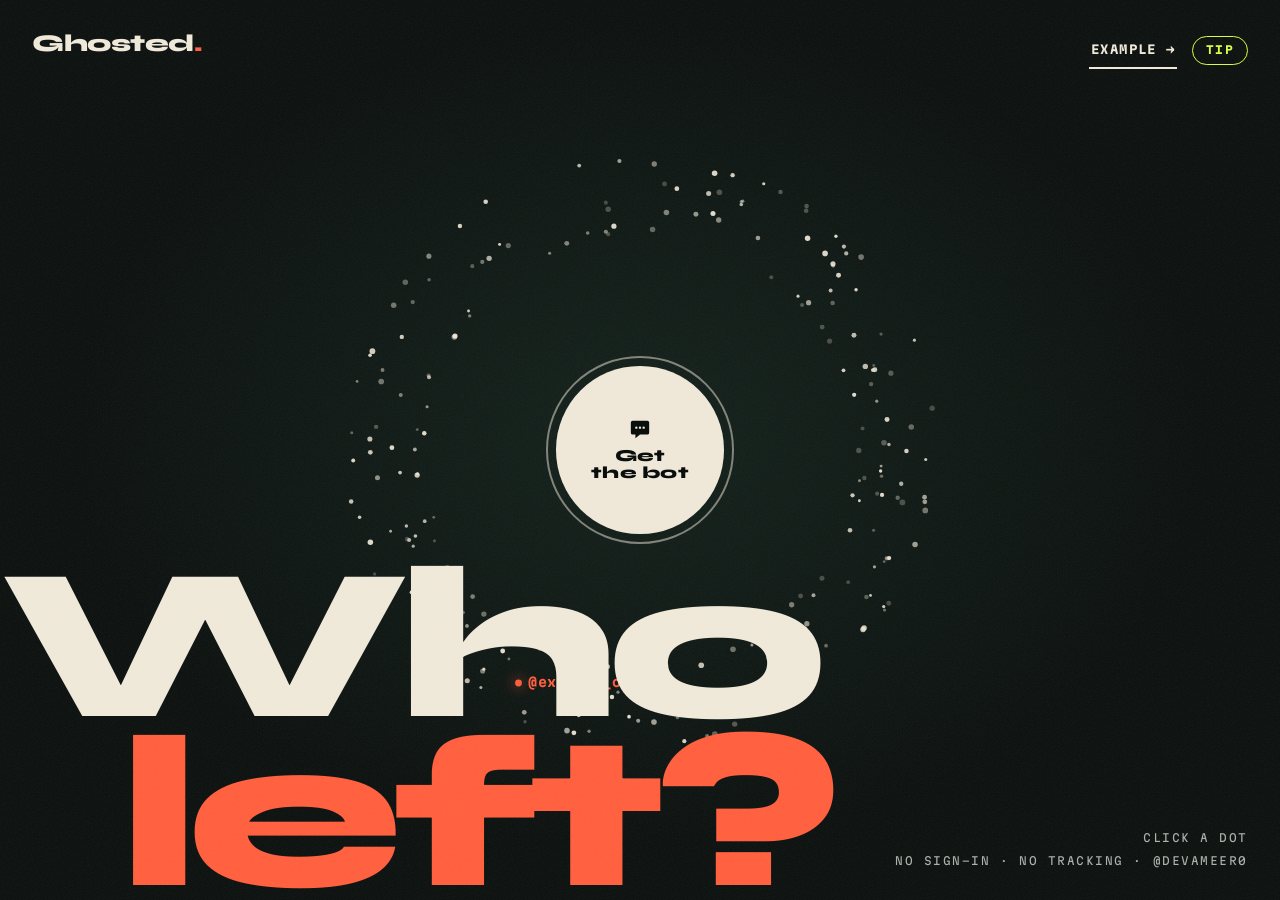
==== index.html @ 2865e3b8 "Ghosted: public site" ====
<!doctype html>
<html lang="en">
<head>
<meta charset="utf-8">
<meta name="viewport" content="width=device-width,initial-scale=1">
<title>Ghosted — Who left?</title>
<meta name="description" content="Get alerts when someone unfollows you on X. Runs in a chat bot.">
<meta name="theme-color" content="#0a0f0d">
<link rel="preconnect" href="https://fonts.googleapis.com">
<link rel="preconnect" href="https://fonts.gstatic.com" crossorigin>
<link href="https://fonts.googleapis.com/css2?family=Martian+Mono:wght@400;700&family=Syne:wght@600;800&display=swap" rel="stylesheet">
<link rel="icon" href="data:image/svg+xml,%3Csvg xmlns=%27http://www.w3.org/2000/svg%27 viewBox=%270 0 10 10%27%3E%3Ccircle cx=%275%27 cy=%275%27 r=%273%27 fill=%27%23ff5d3b%27/%3E%3C/svg%3E">
<link rel="stylesheet" href="style.css">
<script src="boot.js"></script>
</head>
<body data-page="home">
<a class="skip" href="#bot">Skip to bot link</a>
<canvas id="sky" aria-hidden="true"></canvas>
<div class="stage">
  <header class="c tl"><a class="mark" href="./" aria-label="Ghosted home">Ghosted<i>.</i></a></header>
  <nav class="c tr navrow" aria-label="Pages"><a class="go" href="demo.html">Example →</a><a class="tip" data-tip href="#">Tip</a></nav>

  <main>
    <h1 class="c bl headline"><span>Who</span><span>left?</span></h1>
    <a class="core" id="bot" data-bot href="#">
      <svg viewBox="0 0 24 24" aria-hidden="true" focusable="false"><path fill="currentColor" d="M4 3h16a2 2 0 0 1 2 2v11a2 2 0 0 1-2 2h-8l-5 4v-4H4a2 2 0 0 1-2-2V5a2 2 0 0 1 2-2Zm4 6.2a1.3 1.3 0 1 0 0 2.6 1.3 1.3 0 0 0 0-2.6Zm4 0a1.3 1.3 0 1 0 0 2.6 1.3 1.3 0 0 0 0-2.6Zm4 0a1.3 1.3 0 1 0 0 2.6 1.3 1.3 0 0 0 0-2.6Z"/></svg>
      <span class="lbl">Get<br>the bot</span>
    </a>
  </main>

  <footer class="c br foot">
    <span class="tiny">Click a dot</span>
    <span class="tiny">No sign-in · No tracking · <a href="https://x.com/devameer0">@devameer0</a></span>
  </footer>
</div>
<noscript><p class="nojs">Get the bot: enable JavaScript for the link.</p></noscript>
<div class="cur" aria-hidden="true"></div>
<script src="config.js"></script>
<script src="app.js"></script>
</body>
</html>
---- style.css ----
/* GHOSTED v2 — the orbit. Dark room, one ring, people falling out of it. */
:root{
  --void:#0a0f0d;
  --bone:#efe8d8;
  --dim:#a9b0aa;      /* secondary text, 8:1 on --void */
  --gone:#ff5d3b;     /* people who left */
  --new:#d4ff3f;      /* people who joined */
  --display:"Syne","Arial Black",Impact,sans-serif;
  --mono:"Martian Mono",ui-monospace,Menlo,Consolas,monospace;
  --m:clamp(14px,3vw,32px);
}
*,*::before,*::after{box-sizing:border-box}
html,body{height:100%;margin:0}
html{-webkit-text-size-adjust:100%}
body{background:var(--void);color:var(--bone);font-family:var(--mono);font-size:12px;line-height:1.3;letter-spacing:.02em;overflow:hidden;
  background-image:radial-gradient(ellipse at 50% 48%,#12201a 0,transparent 62%)}
a{color:inherit;text-decoration:none}
:focus-visible{outline:3px solid var(--new);outline-offset:4px;border-radius:4px}
.vh{position:absolute;width:1px;height:1px;overflow:hidden;clip:rect(0 0 0 0);white-space:nowrap}
.skip{position:fixed;left:8px;top:-60px;z-index:50;background:var(--new);color:var(--void);padding:.6rem .9rem;font-weight:700}
.skip:focus{top:8px}

#sky{position:fixed;inset:0;width:100%;height:100%;display:block}
.stage{position:fixed;inset:0;pointer-events:none}
.stage a,.stage button{pointer-events:auto}

/* grain, so the black isn't flat */
.stage::after{content:"";position:absolute;inset:0;opacity:.07;mix-blend-mode:screen;pointer-events:none;
  background-image:url("data:image/svg+xml;utf8,<svg xmlns='http://www.w3.org/2000/svg' width='160' height='160'><filter id='n'><feTurbulence type='fractalNoise' baseFrequency='.8' numOctaves='2' stitchTiles='stitch'/></filter><rect width='100%' height='100%' filter='url(%23n)'/></svg>")}

/* corners */
.c{position:absolute;margin:var(--m)}
.tl{top:0;left:0}.tr{top:0;right:0;text-align:right}.bl{bottom:0;left:0}.br{bottom:0;right:0;text-align:right}
.mark{font:800 clamp(1.1rem,2.2vw,1.5rem)/1 var(--display);letter-spacing:-.02em;display:inline-block}
.mark i{color:var(--gone);font-style:normal}
.go{display:inline-block;padding:.6rem .1rem;border-bottom:2px solid var(--bone);font-weight:700;text-transform:uppercase;letter-spacing:.12em}
.go:hover{color:var(--void);background:var(--bone);padding-inline:.5rem}
.tiny{color:var(--dim);text-transform:uppercase;letter-spacing:.14em;font-size:11px}

/* ---- landing ---- */
.headline{font:800 clamp(4.2rem,17vw,15rem)/.78 var(--display);letter-spacing:-.05em;margin:0;text-transform:none}
.headline span{display:block}
.headline span:nth-child(2){color:var(--gone);padding-left:.55em}
.foot{display:grid;gap:.5rem;justify-items:end}
.core{position:absolute;left:var(--cx,50%);top:var(--cy,46%);width:var(--core,150px);height:var(--core,150px);margin:calc(var(--core,150px)/-2) 0 0 calc(var(--core,150px)/-2);
  border-radius:50%;border:0;background:var(--bone);color:var(--void);font:800 1.05rem/1.05 var(--display);display:grid;place-content:center;justify-items:center;gap:.4rem;text-align:center;cursor:pointer;
  transition:transform .25s cubic-bezier(.3,1.6,.5,1),background .2s;z-index:3}
.core svg{width:22px;height:22px}
.core:hover{background:var(--gone);transform:scale(1.12)}
.core::before{content:"";position:absolute;inset:-10px;border-radius:50%;border:2px solid var(--bone);opacity:.5;animation:ping 2.8s ease-out infinite;pointer-events:none}
@keyframes ping{from{transform:scale(.9);opacity:.6}to{transform:scale(1.45);opacity:0}}

/* ---- dashboard ---- */
.stat{display:grid;gap:.15rem}
.big{font:800 clamp(6rem,22vw,15rem)/.75 var(--display);letter-spacing:-.06em;color:var(--gone);margin:.1em 0 .05em -.04em}
.plus{font:800 clamp(2rem,5vw,3.4rem)/1 var(--display);color:var(--new);letter-spacing:-.03em}
.tag{display:inline-block;border:2px dashed var(--bone);padding:.35rem .6rem;font-weight:700;text-transform:uppercase;letter-spacing:.16em;transform:rotate(3deg);margin-bottom:.8rem}
.live{display:inline-flex;align-items:center;gap:.5rem;font-weight:700}
.live::before{content:"";width:8px;height:8px;border-radius:50%;background:var(--new);box-shadow:0 0 10px var(--new);animation:blink 2s ease-in-out infinite}
@keyframes blink{50%{opacity:.25}}

.timer{position:absolute;left:var(--cx,50%);top:var(--cy,50%);width:var(--core,170px);height:var(--core,170px);margin:calc(var(--core,170px)/-2) 0 0 calc(var(--core,170px)/-2);display:grid;place-content:center;text-align:center;z-index:2}
.timer svg{position:absolute;inset:0;width:100%;height:100%;transform:rotate(-90deg)}
.timer circle{fill:none;stroke-width:5}
.timer .tr0{stroke:#24302b}
.timer .tr1{stroke:var(--new);stroke-linecap:round;transition:stroke-dashoffset 1s linear}
.clock{font:700 clamp(1.35rem,2.6vw,2rem)/1.2 var(--mono);font-variant-numeric:tabular-nums;letter-spacing:-.02em}

.ringtext{position:absolute;left:var(--cx,50%);top:var(--cy,50%);transform:translate(-50%,-50%);pointer-events:none;overflow:visible}
.ringtext text{font:700 12px var(--mono);fill:var(--dim);letter-spacing:.1em}
.ringtext g{transform-box:fill-box;transform-origin:center;animation:spin 180s linear infinite}
@keyframes spin{to{transform:rotate(360deg)}}

.ghosts{list-style:none;margin:0;padding:0}
.ghosts li{position:absolute;left:0;top:0;will-change:transform;z-index:4}
.ghost{display:flex;align-items:center;gap:.55rem;padding:.55rem .7rem .55rem .45rem;margin:-.55rem 0 0 -.45rem;border-radius:99px;background:rgba(10,15,13,.82);font-weight:700;font-size:clamp(12px,1.6vw,15px);color:var(--bone);white-space:nowrap;transition:background .2s,color .2s}
.ghost i{width:14px;height:14px;border-radius:50%;background:var(--gone);box-shadow:0 0 18px 2px var(--gone);flex:none;transition:transform .25s cubic-bezier(.3,1.8,.5,1)}
.ghost time{color:var(--dim);font-weight:400;font-size:11px}
.ghost:hover,.ghost:focus-visible{background:var(--gone);color:var(--void)}
.ghost:hover i,.ghost:focus-visible i{transform:scale(1.5);background:var(--void);box-shadow:none}
.ghost:hover time,.ghost:focus-visible time{color:var(--void)}
.ghost::after{content:"↗";margin-left:-.2rem;opacity:0;width:0;transition:opacity .2s}
.ghost:hover::after,.ghost:focus-visible::after{opacity:1;width:auto}

.hist{display:grid;gap:.4rem;justify-items:end}
.hist svg{width:clamp(120px,16vw,170px);height:auto;overflow:visible}
.hist text{font:400 9px var(--mono);fill:var(--dim)}

/* no-JS / fallback: a plain readable column */
html:not(.js) .ghosts{position:absolute;left:var(--m);top:46%;display:grid;gap:.4rem}
html:not(.js) .ghosts li{position:static}
html:not(.js) .ghost{margin:0}

/* custom cursor */
.cur{position:fixed;left:0;top:0;width:30px;height:30px;margin:-15px 0 0 -15px;border:2px solid var(--bone);border-radius:50%;pointer-events:none;z-index:99;opacity:0;mix-blend-mode:difference;transition:width .2s,height .2s,margin .2s,background .2s,opacity .3s}
.cur.on{opacity:1}
.cur.big{width:56px;height:56px;margin:-28px 0 0 -28px;background:rgba(239,232,216,.25)}
html.has-cursor,html.has-cursor a,html.has-cursor button{cursor:none}

@media (max-width:640px){
  body{font-size:11px}
  .foot{justify-items:start}
  .headline{margin-bottom:5.4rem}
  .bl.headline{bottom:0}
  .tr .tag{margin-bottom:.4rem}
}
@media (max-height:520px){.big{font-size:5rem}}
@media (prefers-reduced-motion:reduce){
  *,*::before,*::after{animation:none!important;transition:none!important}
}
@media (max-width:640px){.c.br.foot{right:auto;left:0;text-align:left}}

/* app additions */
a.core{text-decoration:none}
.tag[hidden]{display:none}

/* ---- static site additions ---- */
.tiny.first{margin-top:1.2rem}
.stat.end{justify-items:end}
.nojs{position:fixed;left:50%;bottom:30%;transform:translateX(-50%);margin:0;background:var(--bone);color:var(--void);padding:.6rem .9rem;font-weight:700;z-index:60}
.bottom{position:absolute;left:var(--m);right:var(--m);bottom:var(--m);display:grid;grid-template-columns:1fr auto 1fr;align-items:end;gap:1rem 1.5rem}
.status{display:grid;gap:.45rem;justify-items:start}
.rule{font-weight:700;color:var(--bone);border-left:3px solid var(--gone);padding-left:.55rem}
.steps{list-style:none;margin:0;padding:0;display:flex;gap:.4rem;align-items:center}
.steps li{display:flex;align-items:center;gap:.5rem;padding:.55rem .8rem .55rem .55rem;border:1.5px solid #3a463f;border-radius:99px;font-weight:700;text-transform:uppercase;letter-spacing:.08em;font-size:11px;white-space:nowrap}
.steps li+li::before{content:none}
.steps b{display:grid;place-content:center;width:20px;height:20px;border-radius:50%;background:var(--new);color:var(--void);font-size:11px}
.cta{justify-self:end;display:inline-block;padding:.85rem 1.3rem;border-radius:99px;background:var(--bone);color:var(--void);font:800 1rem/1 var(--display);transition:background .2s,transform .25s cubic-bezier(.3,1.6,.5,1)}
.cta:hover,.cta:focus-visible{background:var(--gone);transform:scale(1.06)}
@media (max-width:900px){
  .bottom{grid-template-columns:1fr auto}
  .steps{grid-column:1/-1;grid-row:1;justify-self:start}
  .status{grid-row:2}
  .cta{grid-row:2;align-self:end}
}
@media (max-width:640px){
  body[data-page="demo"] .big{font-size:5.6rem}
  .steps{gap:.3rem;width:100%}
  .steps li{flex:1 1 0;justify-content:center;padding:.5rem .35rem;font-size:10px;letter-spacing:.04em;gap:.3rem}
  .steps b{width:17px;height:17px;font-size:10px;flex:none}
}

.navrow{display:flex;gap:.9rem;align-items:center}
.tip{display:inline-block;padding:.4rem .8rem;border:1.5px solid var(--new);border-radius:99px;color:var(--new);font-weight:700;text-transform:uppercase;letter-spacing:.14em;font-size:11px;margin-top:.5rem;transition:background .2s,color .2s}
.navrow .tip{margin-top:0}
.tip:hover,.tip:focus-visible{background:var(--new);color:var(--void)}
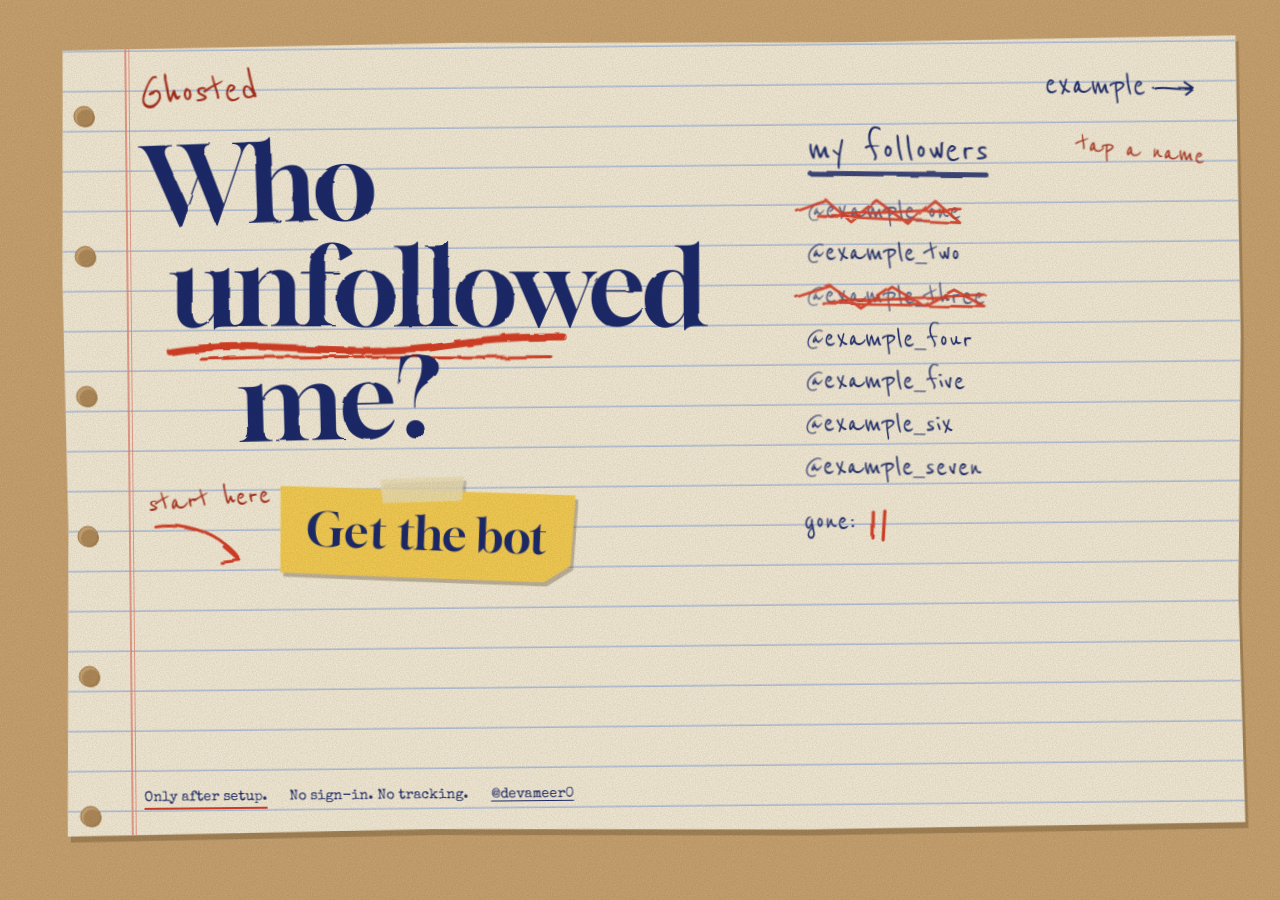
==== commit b3b50222: "Remake: notebook design, Who unfollowed me?" ====
--- a/index.html
+++ b/index.html
@@ -3,38 +3,61 @@
 <head>
 <meta charset="utf-8">
 <meta name="viewport" content="width=device-width,initial-scale=1">
-<title>Ghosted — Who left?</title>
-<meta name="description" content="Get alerts when someone unfollows you on X. Runs in a chat bot.">
-<meta name="theme-color" content="#0a0f0d">
+<title>Ghosted — Who unfollowed me?</title>
+<meta name="description" content="Who unfollowed me? Get an alert when someone unfollows you on X. It runs in a chat bot.">
+<meta name="theme-color" content="#c9a574">
 <link rel="preconnect" href="https://fonts.googleapis.com">
 <link rel="preconnect" href="https://fonts.gstatic.com" crossorigin>
-<link href="https://fonts.googleapis.com/css2?family=Martian+Mono:wght@400;700&family=Syne:wght@600;800&display=swap" rel="stylesheet">
-<link rel="icon" href="data:image/svg+xml,%3Csvg xmlns=%27http://www.w3.org/2000/svg%27 viewBox=%270 0 10 10%27%3E%3Ccircle cx=%275%27 cy=%275%27 r=%273%27 fill=%27%23ff5d3b%27/%3E%3C/svg%3E">
+<link href="https://fonts.googleapis.com/css2?family=Gloock&family=Reenie+Beanie&family=Special+Elite&display=swap" rel="stylesheet">
+<link rel="icon" href="data:image/svg+xml,%3Csvg xmlns=%27http://www.w3.org/2000/svg%27 viewBox=%270 0 32 32%27%3E%3Crect width=%2732%27 height=%2732%27 fill=%27%23f4eedd%27/%3E%3Cpath d=%27M5 6 L27 26 M26 5 L7 27%27 stroke=%27%23d63f27%27 stroke-width=%274%27 stroke-linecap=%27round%27/%3E%3C/svg%3E">
 <link rel="stylesheet" href="style.css">
 <script src="boot.js"></script>
 </head>
 <body data-page="home">
 <a class="skip" href="#bot">Skip to bot link</a>
-<canvas id="sky" aria-hidden="true"></canvas>
-<div class="stage">
-  <header class="c tl"><a class="mark" href="./" aria-label="Ghosted home">Ghosted<i>.</i></a></header>
-  <nav class="c tr navrow" aria-label="Pages"><a class="go" href="demo.html">Example →</a><a class="tip" data-tip href="#">Tip</a></nav>
-
-  <main>
-    <h1 class="c bl headline"><span>Who</span><span>left?</span></h1>
-    <a class="core" id="bot" data-bot href="#">
-      <svg viewBox="0 0 24 24" aria-hidden="true" focusable="false"><path fill="currentColor" d="M4 3h16a2 2 0 0 1 2 2v11a2 2 0 0 1-2 2h-8l-5 4v-4H4a2 2 0 0 1-2-2V5a2 2 0 0 1 2-2Zm4 6.2a1.3 1.3 0 1 0 0 2.6 1.3 1.3 0 0 0 0-2.6Zm4 0a1.3 1.3 0 1 0 0 2.6 1.3 1.3 0 0 0 0-2.6Zm4 0a1.3 1.3 0 1 0 0 2.6 1.3 1.3 0 0 0 0-2.6Z"/></svg>
-      <span class="lbl">Get<br>the bot</span>
-    </a>
-  </main>
-
-  <footer class="c br foot">
-    <span class="tiny">Click a dot</span>
-    <span class="tiny">No sign-in · No tracking · <a href="https://x.com/devameer0">@devameer0</a></span>
+<svg class="defs" width="0" height="0" aria-hidden="true" focusable="false"><defs>
+  <filter id="wob" x="-6%" y="-25%" width="112%" height="150%"><feTurbulence type="fractalNoise" baseFrequency="0.03" numOctaves="2" seed="4" result="n"/><feDisplacementMap in="SourceGraphic" in2="n" scale="5"/></filter>
+  <filter id="ink" x="-2%" y="-5%" width="104%" height="110%"><feTurbulence type="fractalNoise" baseFrequency="0.05" numOctaves="2" seed="9" result="n"/><feDisplacementMap in="SourceGraphic" in2="n" scale="2.6"/></filter>
+</defs></svg>
+<div class="desk">
+<div class="sheetwrap"><div class="sheet">
+  <span class="holes" aria-hidden="true"></span>
+  <header class="top">
+    <a class="brand" href="./" aria-label="Ghosted home">Ghosted</a>
+    <a class="eg" href="demo.html">example <svg viewBox="0 0 60 22" aria-hidden="true" focusable="false"><path d="M3 12 C 18 8, 34 14, 54 11 M44 4 L55 11 L45 19"/></svg></a>
+  </header>
+  <div class="grid">
+    <main class="left">
+      <h1 class="q"><span>Who</span> <span class="u">unfollowed<svg class="ul" viewBox="0 0 400 30" preserveAspectRatio="none" aria-hidden="true" focusable="false"><path pathLength="1" d="M4 20 C 70 6, 130 28, 200 14 S 330 8, 396 18"/><path class="thin" pathLength="1" d="M26 27 C 120 21, 260 29, 376 22"/></svg></span> <span>me?</span></h1>
+      <div class="cta-wrap">
+        <p class="hint"><span>start here</span><svg class="arrow" viewBox="0 0 120 70" aria-hidden="true" focusable="false"><path d="M6 6 C 28 4, 74 12, 100 50"/><path d="M84 36 L101 53 L79 54"/></svg></p>
+        <span class="notew"><a class="note" id="bot" data-bot href="#">Get the bot</a></span>
+      </div>
+    </main>
+    <section class="right" aria-labelledby="lh">
+      <h2 class="hand lh" id="lh">my followers</h2>
+      <p class="hand tapme">tap a name</p>
+      <ul class="ledger">
+        <li><button class="name" type="button" data-x="1" aria-pressed="true"><span class="t">@example_one</span></button></li>
+        <li><button class="name" type="button" aria-pressed="false"><span class="t">@example_two</span></button></li>
+        <li><button class="name" type="button" data-x="1" aria-pressed="true"><span class="t">@example_three</span></button></li>
+        <li><button class="name" type="button" aria-pressed="false"><span class="t">@example_four</span></button></li>
+        <li><button class="name" type="button" aria-pressed="false"><span class="t">@example_five</span></button></li>
+        <li><button class="name" type="button" aria-pressed="false"><span class="t">@example_six</span></button></li>
+        <li><button class="name" type="button" aria-pressed="false"><span class="t">@example_seven</span></button></li>
+      </ul>
+      <p class="goneline"><span class="hand">gone:</span> <svg id="tally" class="tally" aria-hidden="true" focusable="false" height="40"></svg><span class="vh" id="tallytxt" role="status"></span></p>
+    </section>
+  </div>
+  <footer class="fine">
+    <span class="hl">Only after setup.</span>
+    <span>No sign-in. No tracking.</span>
+    <a href="https://x.com/devameer0">@devameer0</a>
+    <a class="tip" data-tip href="#" hidden>Tip</a>
   </footer>
+</div></div>
 </div>
 <noscript><p class="nojs">Get the bot: enable JavaScript for the link.</p></noscript>
-<div class="cur" aria-hidden="true"></div>
 <script src="config.js"></script>
 <script src="app.js"></script>
 </body>
--- a/style.css
+++ b/style.css
@@ -1,146 +1,161 @@
-/* GHOSTED v2 — the orbit. Dark room, one ring, people falling out of it. */
+/* GHOSTED — a notebook page on a kraft desk. Ink blue, tomato, butter yellow. Gloock + Special Elite + Reenie Beanie. */
 :root{
-  --void:#0a0f0d;
-  --bone:#efe8d8;
-  --dim:#a9b0aa;      /* secondary text, 8:1 on --void */
-  --gone:#ff5d3b;     /* people who left */
-  --new:#d4ff3f;      /* people who joined */
-  --display:"Syne","Arial Black",Impact,sans-serif;
-  --mono:"Martian Mono",ui-monospace,Menlo,Consolas,monospace;
-  --m:clamp(14px,3vw,32px);
+  --kraft:#c9a574;
+  --paper:#f4eedd;
+  --ink:#1d2b6e;
+  --tomato:#d63f27;
+  --tomato-d:#a52c18;   /* tomato for small text: 5.6:1 on paper */
+  --butter:#f5cf55;
+  --rule:#a9bde0;
+  --margin:#e48b7c;
+  --display:"Gloock",Georgia,"Times New Roman",serif;
+  --type:"Special Elite","Courier New",Courier,monospace;
+  --hand:"Reenie Beanie","Segoe Print","Bradley Hand",cursive;
 }
 *,*::before,*::after{box-sizing:border-box}
-html,body{height:100%;margin:0}
 html{-webkit-text-size-adjust:100%}
-body{background:var(--void);color:var(--bone);font-family:var(--mono);font-size:12px;line-height:1.3;letter-spacing:.02em;overflow:hidden;
-  background-image:radial-gradient(ellipse at 50% 48%,#12201a 0,transparent 62%)}
-a{color:inherit;text-decoration:none}
-:focus-visible{outline:3px solid var(--new);outline-offset:4px;border-radius:4px}
+body{margin:0;background:var(--kraft);color:var(--ink);font:400 16px/1.45 var(--type);min-height:100vh}
+a{color:inherit}
+[hidden]{display:none!important}
+.defs{position:absolute;width:0;height:0;overflow:hidden}
 .vh{position:absolute;width:1px;height:1px;overflow:hidden;clip:rect(0 0 0 0);white-space:nowrap}
-.skip{position:fixed;left:8px;top:-60px;z-index:50;background:var(--new);color:var(--void);padding:.6rem .9rem;font-weight:700}
+:focus-visible{outline:3px dashed var(--ink);outline-offset:4px;border-radius:3px}
+.skip{position:fixed;left:8px;top:-80px;z-index:50;background:var(--butter);color:var(--ink);padding:.6rem .9rem;font-weight:700;border:2px solid var(--ink)}
 .skip:focus{top:8px}
 
-#sky{position:fixed;inset:0;width:100%;height:100%;display:block}
-.stage{position:fixed;inset:0;pointer-events:none}
-.stage a,.stage button{pointer-events:auto}
+/* paper grain over everything (SVG noise, no images) */
+body::after{content:"";position:fixed;inset:0;pointer-events:none;z-index:40;opacity:.55;mix-blend-mode:multiply;
+  background-image:url("data:image/svg+xml;utf8,<svg xmlns='http://www.w3.org/2000/svg' width='240' height='240'><filter id='n'><feTurbulence type='fractalNoise' baseFrequency='.8' numOctaves='3' stitchTiles='stitch'/><feColorMatrix values='0 0 0 0 .32  0 0 0 0 .22  0 0 0 0 .1  0 0 0 .5 0'/></filter><rect width='100%' height='100%' filter='url(%23n)'/></svg>")}
 
-/* grain, so the black isn't flat */
-.stage::after{content:"";position:absolute;inset:0;opacity:.07;mix-blend-mode:screen;pointer-events:none;
-  background-image:url("data:image/svg+xml;utf8,<svg xmlns='http://www.w3.org/2000/svg' width='160' height='160'><filter id='n'><feTurbulence type='fractalNoise' baseFrequency='.8' numOctaves='2' stitchTiles='stitch'/></filter><rect width='100%' height='100%' filter='url(%23n)'/></svg>")}
+.desk{overflow-x:clip;min-height:100vh;padding:clamp(10px,3.2vw,48px) clamp(8px,3vw,48px) clamp(24px,4vw,60px)}
+.sheetwrap{max-width:1240px;margin:0 auto 0 clamp(0px,2vw,36px);transform:rotate(-.55deg);filter:drop-shadow(3px 6px 0 rgba(70,45,15,.28))}
+.sheet{position:relative;display:flex;flex-direction:column;min-height:min(calc(100vh - 110px),860px);background-color:var(--paper);padding:1.2rem clamp(1rem,3vw,2.6rem) 1.6rem clamp(3.4rem,6vw,5.4rem);
+  clip-path:polygon(.2% .5%,34% 0,67% .4%,99.8% 0,100% 38%,99.6% 71%,100% 99.6%,63% 100%,31% 99.5%,0 100%,.3% 61%,0 30%);
+  background-image:url("data:image/svg+xml;utf8,<svg xmlns='http://www.w3.org/2000/svg' width='20' height='40'><path d='M0 39.2 H20' stroke='%23a9bde0' stroke-width='1.4'/></svg>");
+  background-position:0 6px}
+.sheet::before{content:"";position:absolute;top:0;bottom:0;left:clamp(2.7rem,5vw,4.4rem);width:5px;border-left:2px solid var(--margin);border-right:1px solid var(--margin);opacity:.8}
+.holes{position:absolute;left:8px;top:0;bottom:0;width:30px;background-image:url("data:image/svg+xml;utf8,<svg xmlns='http://www.w3.org/2000/svg' width='30' height='280'><circle cx='15' cy='70' r='10' fill='%23c9a574'/><circle cx='17' cy='72' r='9' fill='%23b08c5c'/><circle cx='15' cy='70' r='10' fill='none' stroke='%23a07b4c' stroke-width='1'/><circle cx='15' cy='210' r='10' fill='%23c9a574'/><circle cx='17' cy='212' r='9' fill='%23b08c5c'/><circle cx='15' cy='210' r='10' fill='none' stroke='%23a07b4c' stroke-width='1'/></svg>");background-size:30px 280px;background-repeat:repeat-y}
 
-/* corners */
-.c{position:absolute;margin:var(--m)}
-.tl{top:0;left:0}.tr{top:0;right:0;text-align:right}.bl{bottom:0;left:0}.br{bottom:0;right:0;text-align:right}
-.mark{font:800 clamp(1.1rem,2.2vw,1.5rem)/1 var(--display);letter-spacing:-.02em;display:inline-block}
-.mark i{color:var(--gone);font-style:normal}
-.go{display:inline-block;padding:.6rem .1rem;border-bottom:2px solid var(--bone);font-weight:700;text-transform:uppercase;letter-spacing:.12em}
-.go:hover{color:var(--void);background:var(--bone);padding-inline:.5rem}
-.tiny{color:var(--dim);text-transform:uppercase;letter-spacing:.14em;font-size:11px}
+.hand{font-family:var(--hand);font-weight:400;line-height:1;margin:0}
 
-/* ---- landing ---- */
-.headline{font:800 clamp(4.2rem,17vw,15rem)/.78 var(--display);letter-spacing:-.05em;margin:0;text-transform:none}
-.headline span{display:block}
-.headline span:nth-child(2){color:var(--gone);padding-left:.55em}
-.foot{display:grid;gap:.5rem;justify-items:end}
-.core{position:absolute;left:var(--cx,50%);top:var(--cy,46%);width:var(--core,150px);height:var(--core,150px);margin:calc(var(--core,150px)/-2) 0 0 calc(var(--core,150px)/-2);
-  border-radius:50%;border:0;background:var(--bone);color:var(--void);font:800 1.05rem/1.05 var(--display);display:grid;place-content:center;justify-items:center;gap:.4rem;text-align:center;cursor:pointer;
-  transition:transform .25s cubic-bezier(.3,1.6,.5,1),background .2s;z-index:3}
-.core svg{width:22px;height:22px}
-.core:hover{background:var(--gone);transform:scale(1.12)}
-.core::before{content:"";position:absolute;inset:-10px;border-radius:50%;border:2px solid var(--bone);opacity:.5;animation:ping 2.8s ease-out infinite;pointer-events:none}
-@keyframes ping{from{transform:scale(.9);opacity:.6}to{transform:scale(1.45);opacity:0}}
+/* top row */
+.top{display:flex;justify-content:space-between;align-items:baseline;gap:1rem;min-height:2.6rem}
+.brand{font:400 3rem/1 var(--hand);color:var(--tomato-d);text-decoration:none;display:inline-block;transform:rotate(-3deg);padding:.2rem .1rem}
+.eg{font:400 2.4rem/1 var(--hand);text-decoration:none;display:inline-flex;align-items:center;gap:.3rem;padding:.4rem .2rem;transform:rotate(1.5deg)}
+.eg svg{width:46px;height:18px;fill:none;stroke:var(--ink);stroke-width:2.6;stroke-linecap:round;stroke-linejoin:round;filter:url(#wob)}
+.eg:hover,.eg:focus-visible{color:var(--tomato-d)}.eg:hover svg{stroke:var(--tomato-d)}
 
-/* ---- dashboard ---- */
-.stat{display:grid;gap:.15rem}
-.big{font:800 clamp(6rem,22vw,15rem)/.75 var(--display);letter-spacing:-.06em;color:var(--gone);margin:.1em 0 .05em -.04em}
-.plus{font:800 clamp(2rem,5vw,3.4rem)/1 var(--display);color:var(--new);letter-spacing:-.03em}
-.tag{display:inline-block;border:2px dashed var(--bone);padding:.35rem .6rem;font-weight:700;text-transform:uppercase;letter-spacing:.16em;transform:rotate(3deg);margin-bottom:.8rem}
-.live{display:inline-flex;align-items:center;gap:.5rem;font-weight:700}
-.live::before{content:"";width:8px;height:8px;border-radius:50%;background:var(--new);box-shadow:0 0 10px var(--new);animation:blink 2s ease-in-out infinite}
-@keyframes blink{50%{opacity:.25}}
+/* headline */
+.grid{display:grid;grid-template-columns:minmax(0,1.55fr) minmax(0,1fr);gap:1rem clamp(1.5rem,4vw,4rem);align-items:start;margin-top:.6rem}
+.q{margin:0;font:400 clamp(3.2rem,8.4vw,8.4rem)/.98 var(--display);letter-spacing:-.015em;color:var(--ink);filter:url(#ink)}
+.q span{display:inline-block}
+.q>span:nth-child(1){transform:rotate(-1.6deg);margin-left:.04em}
+.q>span:nth-child(2){display:block;width:max-content;max-width:100%;position:relative;transform:rotate(.5deg);margin-left:.28em;padding-bottom:.06em}
+.q>span:nth-child(3){display:block;width:max-content;transform:rotate(-1deg);margin-left:.9em}
+.q .ul{position:absolute;left:-1%;bottom:-.16em;width:104%;height:.3em;overflow:visible;filter:url(#wob)}
+.q .ul path{fill:none;stroke:var(--tomato);stroke-width:7;stroke-linecap:round;stroke-dasharray:1;stroke-dashoffset:0;vector-effect:non-scaling-stroke;animation:draw .9s .3s cubic-bezier(.5,0,.2,1) backwards}
+.q .ul .thin{stroke-width:3;animation-delay:.9s}
+@keyframes draw{from{stroke-dashoffset:1}}
+.q-s{font-size:clamp(2.6rem,5.2vw,4.6rem)}
 
-.timer{position:absolute;left:var(--cx,50%);top:var(--cy,50%);width:var(--core,170px);height:var(--core,170px);margin:calc(var(--core,170px)/-2) 0 0 calc(var(--core,170px)/-2);display:grid;place-content:center;text-align:center;z-index:2}
-.timer svg{position:absolute;inset:0;width:100%;height:100%;transform:rotate(-90deg)}
-.timer circle{fill:none;stroke-width:5}
-.timer .tr0{stroke:#24302b}
-.timer .tr1{stroke:var(--new);stroke-linecap:round;transition:stroke-dashoffset 1s linear}
-.clock{font:700 clamp(1.35rem,2.6vw,2rem)/1.2 var(--mono);font-variant-numeric:tabular-nums;letter-spacing:-.02em}
+/* the sticky note you click */
+.cta-wrap{display:flex;align-items:flex-end;gap:.4rem;margin:1.8rem 0 .6rem .5rem}
+.hint{margin:0 0 .2rem;display:grid;justify-items:start;transform:rotate(-4deg)}
+.hint span{font:400 2.2rem/1 var(--hand);color:var(--tomato-d);white-space:nowrap}
+.arrow{width:104px;height:61px;fill:none;stroke:var(--tomato);stroke-width:3.4;stroke-linecap:round;stroke-linejoin:round;filter:url(#wob);transform-origin:8% 8%;animation:wig 2.2s ease-in-out infinite}
+@keyframes wig{0%,100%{transform:rotate(-3deg) translate(0,0)}50%{transform:rotate(4deg) translate(9px,5px)}}
+.notew{position:relative;display:inline-block;filter:drop-shadow(3px 4px 0 rgba(70,45,15,.3));transform:rotate(2.6deg);transition:transform .25s cubic-bezier(.3,1.5,.5,1)}
+.notew::before{content:"";position:absolute;left:34%;top:-13px;width:84px;height:26px;background:rgba(236,226,186,.82);transform:rotate(-5deg);z-index:2;pointer-events:none;
+  clip-path:polygon(0 8%,4% 0,100% 6%,96% 100%,2% 92%)}
+.note{display:block;background:var(--butter);color:var(--ink);text-decoration:none;font:400 clamp(1.9rem,3.6vw,2.9rem)/1 var(--display);padding:1.25rem 1.7rem 1.4rem;
+  clip-path:polygon(0 1%,100% 0,99% 80%,90% 100%,1% 99%);white-space:nowrap}
+.notew:hover,.notew:focus-within{transform:rotate(-1deg) translateY(-4px)}
+.note:hover{background:#f8d96e}
 
-.ringtext{position:absolute;left:var(--cx,50%);top:var(--cy,50%);transform:translate(-50%,-50%);pointer-events:none;overflow:visible}
-.ringtext text{font:700 12px var(--mono);fill:var(--dim);letter-spacing:.1em}
-.ringtext g{transform-box:fill-box;transform-origin:center;animation:spin 180s linear infinite}
-@keyframes spin{to{transform:rotate(360deg)}}
+/* the ledger */
+.right{transform:rotate(1.1deg);margin-top:.4rem;position:relative}
+.lh{font-size:2.8rem;display:inline-block;position:relative;color:var(--ink)}
+.lh::after{content:"";position:absolute;left:0;right:0;bottom:-.1em;height:5px;background:var(--ink);opacity:.85;filter:url(#wob);border-radius:3px}
+.tapme{position:absolute;right:0;top:.3rem;font-size:1.9rem;color:var(--tomato-d);transform:rotate(5deg)}
+.ledger{list-style:none;margin:1.1rem 0 0;padding:0}
+.ledger li{min-height:40px;display:flex;align-items:center}
+.name{position:relative;appearance:none;background:none;border:0;padding:.15rem .3rem;margin:0 0 0 -.3rem;font:400 2.15rem/1.1 var(--hand);color:var(--ink);cursor:pointer;text-align:left;border-radius:3px}
+.name:hover .t{color:var(--tomato-d)}
+.name .scr{position:absolute;left:-8px;top:0;overflow:visible;pointer-events:none;filter:url(#wob)}
+.name .scr path{fill:none;stroke:var(--tomato);stroke-width:2.8;stroke-linecap:round;stroke-linejoin:round;opacity:.9;transition:stroke-dashoffset .45s cubic-bezier(.5,0,.3,1)}
+.name[aria-pressed=true] .t{opacity:.72}
+html:not(.js) .name[aria-pressed=true] .t{text-decoration:line-through;text-decoration-color:var(--tomato);text-decoration-thickness:3px}
+.goneline{display:flex;align-items:center;gap:.6rem;margin:.9rem 0 0;font-size:2.1rem}
+.tally{width:auto;max-width:100%;overflow:visible;fill:none;stroke:var(--tomato);stroke-width:3.2;stroke-linecap:round;filter:url(#wob)}
+.none{font:400 2rem/1 var(--hand);opacity:.6}
 
-.ghosts{list-style:none;margin:0;padding:0}
-.ghosts li{position:absolute;left:0;top:0;will-change:transform;z-index:4}
-.ghost{display:flex;align-items:center;gap:.55rem;padding:.55rem .7rem .55rem .45rem;margin:-.55rem 0 0 -.45rem;border-radius:99px;background:rgba(10,15,13,.82);font-weight:700;font-size:clamp(12px,1.6vw,15px);color:var(--bone);white-space:nowrap;transition:background .2s,color .2s}
-.ghost i{width:14px;height:14px;border-radius:50%;background:var(--gone);box-shadow:0 0 18px 2px var(--gone);flex:none;transition:transform .25s cubic-bezier(.3,1.8,.5,1)}
-.ghost time{color:var(--dim);font-weight:400;font-size:11px}
-.ghost:hover,.ghost:focus-visible{background:var(--gone);color:var(--void)}
-.ghost:hover i,.ghost:focus-visible i{transform:scale(1.5);background:var(--void);box-shadow:none}
-.ghost:hover time,.ghost:focus-visible time{color:var(--void)}
-.ghost::after{content:"↗";margin-left:-.2rem;opacity:0;width:0;transition:opacity .2s}
-.ghost:hover::after,.ghost:focus-visible::after{opacity:1;width:auto}
+/* fine print, typed */
+.fine{margin-top:auto;padding-top:1.8rem;display:flex;flex-wrap:wrap;gap:.3rem 1.4rem;align-items:baseline;font-size:14px}
+.fine .hl{font-weight:400;color:var(--ink);border-bottom:2px solid var(--tomato)}
+.fine a{text-underline-offset:3px}
+.tip{margin-left:auto;font:400 2rem/1 var(--hand);color:var(--tomato-d);text-decoration:none;border-bottom:3px solid var(--tomato);padding:.2rem .1rem;transform:rotate(-2deg)}
+.tip:hover,.tip:focus-visible{color:var(--ink)}
+.nojs{position:fixed;left:12px;right:12px;bottom:12px;margin:0;background:var(--butter);color:var(--ink);padding:.6rem .9rem;border:2px solid var(--ink);z-index:60}
 
-.hist{display:grid;gap:.4rem;justify-items:end}
-.hist svg{width:clamp(120px,16vw,170px);height:auto;overflow:visible}
-.hist text{font:400 9px var(--mono);fill:var(--dim)}
+/* ---- example page ---- */
+.dgrid{display:grid;grid-template-columns:minmax(0,1fr) minmax(300px,430px);grid-template-areas:"head receipt" "steps receipt" "cta receipt";gap:1rem clamp(1.5rem,5vw,5rem);align-items:start;margin-top:.6rem}
+.dh{grid-area:head}
+.receipt-w{grid-area:receipt;position:relative;transform:rotate(2.2deg);margin-top:.6rem;filter:drop-shadow(3px 5px 0 rgba(70,45,15,.28))}
+.tape{position:absolute;left:38%;top:-16px;width:96px;height:30px;background:rgba(245,207,85,.8);transform:rotate(-4deg);z-index:3;clip-path:polygon(0 10%,5% 0,100% 8%,95% 100%,3% 92%)}
+.receipt{background:#fbf9f1;color:#232042}
+.zz{display:block;width:100%;height:12px;fill:#fbf9f1}
+.zz.zt{margin-bottom:-1px}.zz.zb{margin-top:-1px}
+.rb{padding:.7rem 1.4rem 1.2rem;font-size:16px;position:relative}
+.rh{margin:.2rem 0 .8rem;padding-top:.5rem;min-height:3rem;font-size:15px;letter-spacing:.22em;border-bottom:2px dashed #232042;padding-bottom:.6rem}
+.stamp{position:absolute;right:.9rem;top:.35rem;margin:0;border:3px solid var(--tomato-d);color:var(--tomato-d);padding:.05rem .5rem;font-size:1.25rem;letter-spacing:.14em;text-transform:uppercase;transform:rotate(-9deg);opacity:.88;filter:url(#wob);background:rgba(251,249,241,.4)}
+.rrow{display:flex;align-items:baseline;gap:.4rem;margin:.55rem 0 0}
+.rrow i{flex:1;border-bottom:2px dotted #8a87a6;transform:translateY(-4px)}
+.rrow b{font-weight:400;font-size:1.25rem}
+.rl{list-style:none;margin:.5rem 0 .3rem;padding:0}
+.rl a{display:flex;justify-content:space-between;gap:1rem;padding:.38rem 0 .38rem .5rem;text-decoration:none;color:var(--ink);font-size:16px}
+.rl a span{text-decoration:underline;text-decoration-color:var(--tomato);text-decoration-thickness:2px;text-underline-offset:4px}
+.rl a time{color:#585577}
+.rl a:hover,.rl a:focus-visible{background:var(--butter)}
+.rf{margin:.9rem 0 0;border-top:2px dashed #232042;padding-top:.6rem;font-size:13px;color:#46436a}
 
-/* no-JS / fallback: a plain readable column */
-html:not(.js) .ghosts{position:absolute;left:var(--m);top:46%;display:grid;gap:.4rem}
-html:not(.js) .ghosts li{position:static}
-html:not(.js) .ghost{margin:0}
+.steps{grid-area:steps;list-style:none;margin:1.2rem 0 0;padding:0 0 0 .4rem;display:grid;gap:.8rem}
+.steps li{position:relative;display:flex;align-items:center;gap:.8rem;width:max-content}
+.steps li:nth-child(2){margin-left:2.8rem;transform:rotate(-1.4deg)}
+.steps li:nth-child(3){margin-left:5.6rem;transform:rotate(1deg)}
+.steps .n{display:grid;place-content:center;width:3.1rem;height:3.1rem;border:3px solid var(--ink);border-radius:52% 46% 50% 48%/48% 52% 46% 50%;font:400 2.2rem/1 var(--hand);filter:url(#wob)}
+.steps .s{font:400 2.7rem/1 var(--hand)}
+.sa{position:absolute;left:-2.4rem;top:-1.8rem;width:30px;height:38px;fill:none;stroke:var(--tomato);stroke-width:3;stroke-linecap:round;stroke-linejoin:round;filter:url(#wob)}
+.steps li:nth-child(1) .sa{display:none}
+.dcta{grid-area:cta;margin-top:.8rem}
+.only{position:relative;display:inline-block;margin:.4rem 0 .6rem .5rem;padding:.5rem 1.2rem;font:400 2.1rem/1 var(--hand);transform:rotate(-1.5deg)}
+.circ{position:absolute;inset:0;width:100%;height:100%;overflow:visible;fill:none;stroke:var(--tomato);stroke-width:3;stroke-linecap:round;vector-effect:non-scaling-stroke;filter:url(#wob)}
+.circ path{vector-effect:non-scaling-stroke}
 
-/* custom cursor */
-.cur{position:fixed;left:0;top:0;width:30px;height:30px;margin:-15px 0 0 -15px;border:2px solid var(--bone);border-radius:50%;pointer-events:none;z-index:99;opacity:0;mix-blend-mode:difference;transition:width .2s,height .2s,margin .2s,background .2s,opacity .3s}
-.cur.on{opacity:1}
-.cur.big{width:56px;height:56px;margin:-28px 0 0 -28px;background:rgba(239,232,216,.25)}
-html.has-cursor,html.has-cursor a,html.has-cursor button{cursor:none}
-
+/* ---- phones ---- */
+@media (max-width:900px){
+  .grid{grid-template-columns:1fr}
+  .right{max-width:420px;margin-top:1.2rem}
+  .dgrid{grid-template-columns:1fr;grid-template-areas:"head" "receipt" "steps" "cta"}
+  .receipt-w{max-width:380px;margin:1.6rem 0 .6rem .2rem}
+}
 @media (max-width:640px){
-  body{font-size:11px}
-  .foot{justify-items:start}
-  .headline{margin-bottom:5.4rem}
-  .bl.headline{bottom:0}
-  .tr .tag{margin-bottom:.4rem}
+  .sheet{min-height:0}
+  .sheetwrap{transform:rotate(-.35deg);margin:0}
+  .sheet{padding:.9rem .9rem 1.4rem 3.1rem;background-position:0 4px}
+  .sheet::before{left:2.45rem}
+  .holes{left:2px;width:24px;background-size:24px 224px;opacity:.9}
+  .brand{font-size:2.2rem}.eg{font-size:1.9rem}
+  .q{font-size:clamp(2.75rem,14.2vw,4.4rem)}
+  .q-s{font-size:clamp(2.5rem,12.4vw,3.6rem)}
+  .q>span:nth-child(3){margin-left:.5em}
+  .cta-wrap{margin-top:1.4rem;margin-left:0;gap:.2rem}
+  .hint span{font-size:1.9rem}.arrow{width:78px;height:46px}
+  .note{font-size:1.85rem;padding:1.05rem 1.2rem 1.2rem}
+  .tapme{position:static;display:block;margin-top:.1rem;transform:rotate(-2deg)}
+  .steps li:nth-child(2){margin-left:1.6rem}.steps li:nth-child(3){margin-left:3.2rem}
+  .steps .s{font-size:2.35rem}
+  .only{font-size:1.9rem}
 }
-@media (max-height:520px){.big{font-size:5rem}}
 @media (prefers-reduced-motion:reduce){
   *,*::before,*::after{animation:none!important;transition:none!important}
 }
-@media (max-width:640px){.c.br.foot{right:auto;left:0;text-align:left}}
-
-/* app additions */
-a.core{text-decoration:none}
-.tag[hidden]{display:none}
-
-/* ---- static site additions ---- */
-.tiny.first{margin-top:1.2rem}
-.stat.end{justify-items:end}
-.nojs{position:fixed;left:50%;bottom:30%;transform:translateX(-50%);margin:0;background:var(--bone);color:var(--void);padding:.6rem .9rem;font-weight:700;z-index:60}
-.bottom{position:absolute;left:var(--m);right:var(--m);bottom:var(--m);display:grid;grid-template-columns:1fr auto 1fr;align-items:end;gap:1rem 1.5rem}
-.status{display:grid;gap:.45rem;justify-items:start}
-.rule{font-weight:700;color:var(--bone);border-left:3px solid var(--gone);padding-left:.55rem}
-.steps{list-style:none;margin:0;padding:0;display:flex;gap:.4rem;align-items:center}
-.steps li{display:flex;align-items:center;gap:.5rem;padding:.55rem .8rem .55rem .55rem;border:1.5px solid #3a463f;border-radius:99px;font-weight:700;text-transform:uppercase;letter-spacing:.08em;font-size:11px;white-space:nowrap}
-.steps li+li::before{content:none}
-.steps b{display:grid;place-content:center;width:20px;height:20px;border-radius:50%;background:var(--new);color:var(--void);font-size:11px}
-.cta{justify-self:end;display:inline-block;padding:.85rem 1.3rem;border-radius:99px;background:var(--bone);color:var(--void);font:800 1rem/1 var(--display);transition:background .2s,transform .25s cubic-bezier(.3,1.6,.5,1)}
-.cta:hover,.cta:focus-visible{background:var(--gone);transform:scale(1.06)}
-@media (max-width:900px){
-  .bottom{grid-template-columns:1fr auto}
-  .steps{grid-column:1/-1;grid-row:1;justify-self:start}
-  .status{grid-row:2}
-  .cta{grid-row:2;align-self:end}
-}
-@media (max-width:640px){
-  body[data-page="demo"] .big{font-size:5.6rem}
-  .steps{gap:.3rem;width:100%}
-  .steps li{flex:1 1 0;justify-content:center;padding:.5rem .35rem;font-size:10px;letter-spacing:.04em;gap:.3rem}
-  .steps b{width:17px;height:17px;font-size:10px;flex:none}
-}
-
-.navrow{display:flex;gap:.9rem;align-items:center}
-.tip{display:inline-block;padding:.4rem .8rem;border:1.5px solid var(--new);border-radius:99px;color:var(--new);font-weight:700;text-transform:uppercase;letter-spacing:.14em;font-size:11px;margin-top:.5rem;transition:background .2s,color .2s}
-.navrow .tip{margin-top:0}
-.tip:hover,.tip:focus-visible{background:var(--new);color:var(--void)}
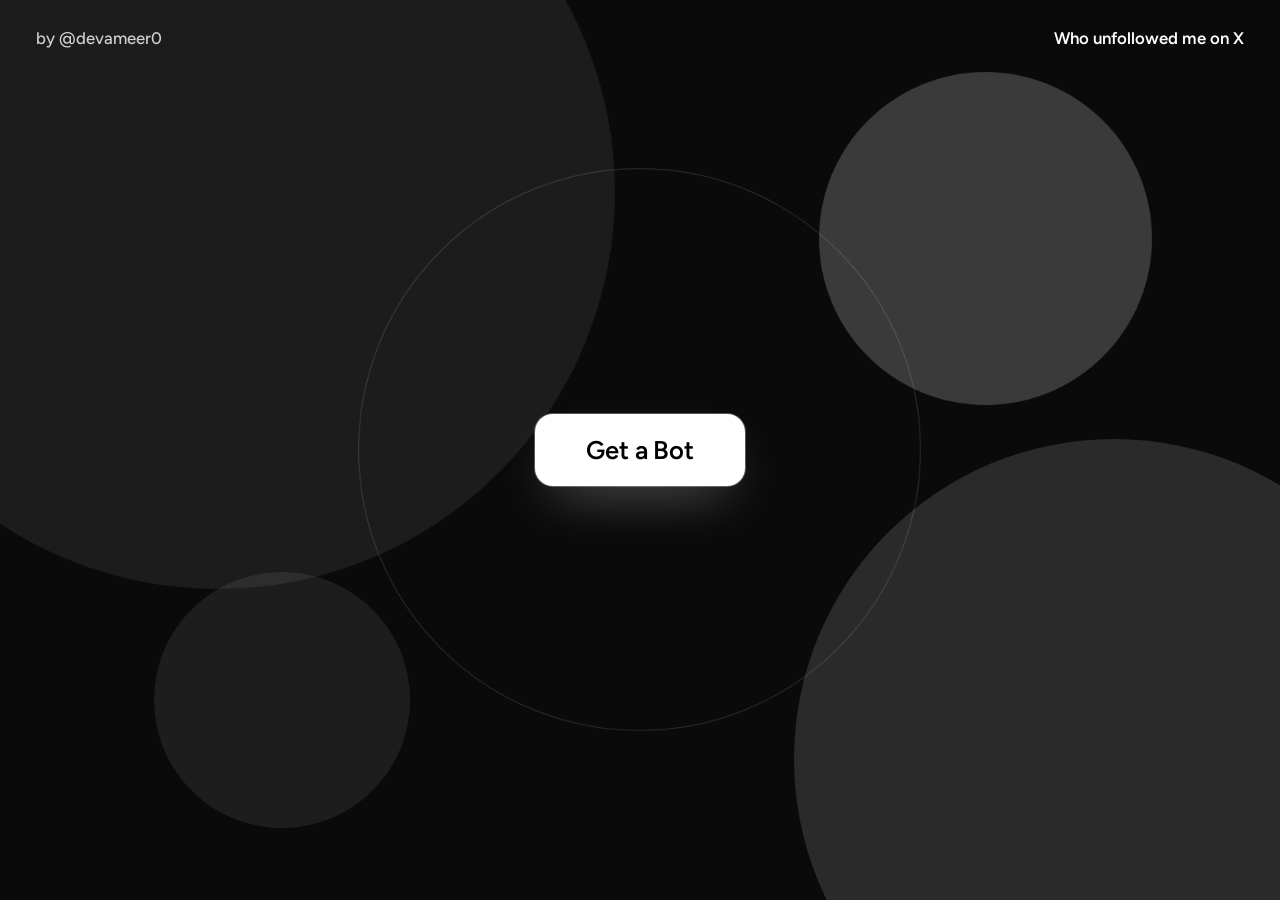
==== commit af4ceb4e: "Minimal black and white: Get a Bot" ====
--- a/index.html
+++ b/index.html
@@ -2,62 +2,27 @@
 <html lang="en">
 <head>
 <meta charset="utf-8">
-<meta name="viewport" content="width=device-width,initial-scale=1">
-<title>Ghosted — Who unfollowed me?</title>
-<meta name="description" content="Who unfollowed me? Get an alert when someone unfollows you on X. It runs in a chat bot.">
-<meta name="theme-color" content="#c9a574">
+<meta name="viewport" content="width=device-width,initial-scale=1,viewport-fit=cover">
+<title>Who unfollowed me on X — Get a Bot</title>
+<meta name="description" content="Who unfollowed me on X? Get a Bot that tells you when someone unfollows you.">
+<meta name="theme-color" content="#0a0a0a">
 <link rel="preconnect" href="https://fonts.googleapis.com">
 <link rel="preconnect" href="https://fonts.gstatic.com" crossorigin>
-<link href="https://fonts.googleapis.com/css2?family=Gloock&family=Reenie+Beanie&family=Special+Elite&display=swap" rel="stylesheet">
-<link rel="icon" href="data:image/svg+xml,%3Csvg xmlns=%27http://www.w3.org/2000/svg%27 viewBox=%270 0 32 32%27%3E%3Crect width=%2732%27 height=%2732%27 fill=%27%23f4eedd%27/%3E%3Cpath d=%27M5 6 L27 26 M26 5 L7 27%27 stroke=%27%23d63f27%27 stroke-width=%274%27 stroke-linecap=%27round%27/%3E%3C/svg%3E">
+<link href="https://fonts.googleapis.com/css2?family=Figtree:wght@400;500;600;700&display=swap" rel="stylesheet">
+<link rel="icon" href="data:image/svg+xml,%3Csvg xmlns=%27http://www.w3.org/2000/svg%27 viewBox=%270 0 32 32%27%3E%3Crect width=%2732%27 height=%2732%27 rx=%278%27 fill=%27%23111111%27/%3E%3Cpath d=%27M9 24V15a7 7 0 0 1 14 0v9l-3.5-2.4L16 24l-3.5-2.4z%27 fill=%27%23ffffff%27/%3E%3C/svg%3E">
 <link rel="stylesheet" href="style.css">
 <script src="boot.js"></script>
 </head>
 <body data-page="home">
-<a class="skip" href="#bot">Skip to bot link</a>
-<svg class="defs" width="0" height="0" aria-hidden="true" focusable="false"><defs>
-  <filter id="wob" x="-6%" y="-25%" width="112%" height="150%"><feTurbulence type="fractalNoise" baseFrequency="0.03" numOctaves="2" seed="4" result="n"/><feDisplacementMap in="SourceGraphic" in2="n" scale="5"/></filter>
-  <filter id="ink" x="-2%" y="-5%" width="104%" height="110%"><feTurbulence type="fractalNoise" baseFrequency="0.05" numOctaves="2" seed="9" result="n"/><feDisplacementMap in="SourceGraphic" in2="n" scale="2.6"/></filter>
-</defs></svg>
-<div class="desk">
-<div class="sheetwrap"><div class="sheet">
-  <span class="holes" aria-hidden="true"></span>
-  <header class="top">
-    <a class="brand" href="./" aria-label="Ghosted home">Ghosted</a>
-    <a class="eg" href="demo.html">example <svg viewBox="0 0 60 22" aria-hidden="true" focusable="false"><path d="M3 12 C 18 8, 34 14, 54 11 M44 4 L55 11 L45 19"/></svg></a>
-  </header>
-  <div class="grid">
-    <main class="left">
-      <h1 class="q"><span>Who</span> <span class="u">unfollowed<svg class="ul" viewBox="0 0 400 30" preserveAspectRatio="none" aria-hidden="true" focusable="false"><path pathLength="1" d="M4 20 C 70 6, 130 28, 200 14 S 330 8, 396 18"/><path class="thin" pathLength="1" d="M26 27 C 120 21, 260 29, 376 22"/></svg></span> <span>me?</span></h1>
-      <div class="cta-wrap">
-        <p class="hint"><span>start here</span><svg class="arrow" viewBox="0 0 120 70" aria-hidden="true" focusable="false"><path d="M6 6 C 28 4, 74 12, 100 50"/><path d="M84 36 L101 53 L79 54"/></svg></p>
-        <span class="notew"><a class="note" id="bot" data-bot href="#">Get the bot</a></span>
-      </div>
-    </main>
-    <section class="right" aria-labelledby="lh">
-      <h2 class="hand lh" id="lh">my followers</h2>
-      <p class="hand tapme">tap a name</p>
-      <ul class="ledger">
-        <li><button class="name" type="button" data-x="1" aria-pressed="true"><span class="t">@example_one</span></button></li>
-        <li><button class="name" type="button" aria-pressed="false"><span class="t">@example_two</span></button></li>
-        <li><button class="name" type="button" data-x="1" aria-pressed="true"><span class="t">@example_three</span></button></li>
-        <li><button class="name" type="button" aria-pressed="false"><span class="t">@example_four</span></button></li>
-        <li><button class="name" type="button" aria-pressed="false"><span class="t">@example_five</span></button></li>
-        <li><button class="name" type="button" aria-pressed="false"><span class="t">@example_six</span></button></li>
-        <li><button class="name" type="button" aria-pressed="false"><span class="t">@example_seven</span></button></li>
-      </ul>
-      <p class="goneline"><span class="hand">gone:</span> <svg id="tally" class="tally" aria-hidden="true" focusable="false" height="40"></svg><span class="vh" id="tallytxt" role="status"></span></p>
-    </section>
-  </div>
-  <footer class="fine">
-    <span class="hl">Only after setup.</span>
-    <span>No sign-in. No tracking.</span>
-    <a href="https://x.com/devameer0">@devameer0</a>
-    <a class="tip" data-tip href="#" hidden>Tip</a>
-  </footer>
-</div></div>
-</div>
-<noscript><p class="nojs">Get the bot: enable JavaScript for the link.</p></noscript>
+<main class="solo">
+  <span class="orb o1" aria-hidden="true"></span>
+  <span class="orb o2" aria-hidden="true"></span>
+  <span class="orb o3" aria-hidden="true"></span>
+  <span class="orb o4" aria-hidden="true"></span>
+  <span class="orb o5" aria-hidden="true"></span>
+  <header class="corners"><p class="by">by @devameer0</p><h1 class="top">Who unfollowed me on X</h1></header>
+  <div class="go"><span class="ring" aria-hidden="true"></span><a class="round" data-bot href="#">Get a Bot</a></div>
+</main>
 <script src="config.js"></script>
 <script src="app.js"></script>
 </body>
--- a/style.css
+++ b/style.css
@@ -1,161 +1,160 @@
-/* GHOSTED — a notebook page on a kraft desk. Ink blue, tomato, butter yellow. Gloock + Special Elite + Reenie Beanie. */
+/* GHOSTED — monochrome: black, greys, white only. Figtree everywhere. */
 :root{
-  --kraft:#c9a574;
-  --paper:#f4eedd;
-  --ink:#1d2b6e;
-  --tomato:#d63f27;
-  --tomato-d:#a52c18;   /* tomato for small text: 5.6:1 on paper */
-  --butter:#f5cf55;
-  --rule:#a9bde0;
-  --margin:#e48b7c;
-  --display:"Gloock",Georgia,"Times New Roman",serif;
-  --type:"Special Elite","Courier New",Courier,monospace;
-  --hand:"Reenie Beanie","Segoe Print","Bradley Hand",cursive;
+  color-scheme:dark;
+  --oat:#0a0a0a;
+  --oat-2:#151515;
+  --card:#111111;
+  --ink:#ffffff;
+  --muted:#a6a6a6;
+  --line:rgba(255,255,255,.16);
+  --clay:#ffffff;
+  --clay-d:#e4e4e4;
+  --clay-t:#3c3c3c;
+  --peach:#2c2c2c;
+  --sage:#4a4a4a;
+  --sage-t:#1d1d1d;
+  --sage-d:#d6d6d6;
+  --lilac:#5a5a5a;
+  --lilac-t:#262626;
+  --sans:"Figtree",system-ui,-apple-system,"Segoe UI",Roboto,"Helvetica Neue",Arial,sans-serif;
+  --serif:var(--sans);
+  --r:20px;
+  --shadow:0 1px 2px rgba(0,0,0,.5),0 2px 6px rgba(0,0,0,.4),0 24px 48px -24px rgba(0,0,0,.9);
 }
 *,*::before,*::after{box-sizing:border-box}
-html{-webkit-text-size-adjust:100%}
-body{margin:0;background:var(--kraft);color:var(--ink);font:400 16px/1.45 var(--type);min-height:100vh}
+html{-webkit-text-size-adjust:100%;scroll-behavior:smooth;background:#0a0a0a}
+body{margin:0;background:var(--oat);color:var(--ink);font:400 17px/1.55 var(--sans);-webkit-font-smoothing:antialiased;min-height:100vh;min-height:100dvh;display:flex;flex-direction:column;overflow-x:clip}
+main{flex:1}
 a{color:inherit}
 [hidden]{display:none!important}
-.defs{position:absolute;width:0;height:0;overflow:hidden}
 .vh{position:absolute;width:1px;height:1px;overflow:hidden;clip:rect(0 0 0 0);white-space:nowrap}
-:focus-visible{outline:3px dashed var(--ink);outline-offset:4px;border-radius:3px}
-.skip{position:fixed;left:8px;top:-80px;z-index:50;background:var(--butter);color:var(--ink);padding:.6rem .9rem;font-weight:700;border:2px solid var(--ink)}
-.skip:focus{top:8px}
+:focus-visible{outline:3px solid var(--clay);outline-offset:3px;border-radius:8px}
+.skip{position:fixed;left:12px;top:-80px;z-index:50;background:#fff;color:#000;padding:.6rem 1rem;border-radius:10px;font-weight:600;text-decoration:none}
+.skip:focus{top:12px}
+.wrap{width:100%;max-width:1120px;margin:0 auto;padding:0 max(clamp(1.25rem,4vw,2rem),env(safe-area-inset-right)) 0 max(clamp(1.25rem,4vw,2rem),env(safe-area-inset-left))}
 
-/* paper grain over everything (SVG noise, no images) */
-body::after{content:"";position:fixed;inset:0;pointer-events:none;z-index:40;opacity:.55;mix-blend-mode:multiply;
-  background-image:url("data:image/svg+xml;utf8,<svg xmlns='http://www.w3.org/2000/svg' width='240' height='240'><filter id='n'><feTurbulence type='fractalNoise' baseFrequency='.8' numOctaves='3' stitchTiles='stitch'/><feColorMatrix values='0 0 0 0 .32  0 0 0 0 .22  0 0 0 0 .1  0 0 0 .5 0'/></filter><rect width='100%' height='100%' filter='url(%23n)'/></svg>")}
+/* nav */
+.nav{padding:1.1rem 0}
+.nav-in{display:flex;align-items:center;justify-content:space-between}
+.logo{display:inline-flex;align-items:center;gap:.55rem;text-decoration:none;font:500 1.35rem/1 var(--serif);letter-spacing:-.01em}
+.mark{width:26px;height:26px;fill:var(--clay)}
+.mark circle{fill:var(--oat)}
+.navlink{font-weight:500;font-size:.98rem;text-decoration:none;padding:.5rem .9rem;border-radius:10px;color:var(--ink);transition:background .2s}
+.navlink:hover{background:var(--oat-2)}
+.navlink[aria-current]{background:var(--oat-2)}
 
-.desk{overflow-x:clip;min-height:100vh;padding:clamp(10px,3.2vw,48px) clamp(8px,3vw,48px) clamp(24px,4vw,60px)}
-.sheetwrap{max-width:1240px;margin:0 auto 0 clamp(0px,2vw,36px);transform:rotate(-.55deg);filter:drop-shadow(3px 6px 0 rgba(70,45,15,.28))}
-.sheet{position:relative;display:flex;flex-direction:column;min-height:min(calc(100vh - 110px),860px);background-color:var(--paper);padding:1.2rem clamp(1rem,3vw,2.6rem) 1.6rem clamp(3.4rem,6vw,5.4rem);
-  clip-path:polygon(.2% .5%,34% 0,67% .4%,99.8% 0,100% 38%,99.6% 71%,100% 99.6%,63% 100%,31% 99.5%,0 100%,.3% 61%,0 30%);
-  background-image:url("data:image/svg+xml;utf8,<svg xmlns='http://www.w3.org/2000/svg' width='20' height='40'><path d='M0 39.2 H20' stroke='%23a9bde0' stroke-width='1.4'/></svg>");
-  background-position:0 6px}
-.sheet::before{content:"";position:absolute;top:0;bottom:0;left:clamp(2.7rem,5vw,4.4rem);width:5px;border-left:2px solid var(--margin);border-right:1px solid var(--margin);opacity:.8}
-.holes{position:absolute;left:8px;top:0;bottom:0;width:30px;background-image:url("data:image/svg+xml;utf8,<svg xmlns='http://www.w3.org/2000/svg' width='30' height='280'><circle cx='15' cy='70' r='10' fill='%23c9a574'/><circle cx='17' cy='72' r='9' fill='%23b08c5c'/><circle cx='15' cy='70' r='10' fill='none' stroke='%23a07b4c' stroke-width='1'/><circle cx='15' cy='210' r='10' fill='%23c9a574'/><circle cx='17' cy='212' r='9' fill='%23b08c5c'/><circle cx='15' cy='210' r='10' fill='none' stroke='%23a07b4c' stroke-width='1'/></svg>");background-size:30px 280px;background-repeat:repeat-y}
+/* hero */
+.hero{padding:clamp(2rem,6vw,5.5rem) 0 clamp(3rem,7vw,6rem)}
+.hero-in{display:grid;grid-template-columns:minmax(0,1.05fr) minmax(0,.95fr);gap:clamp(2rem,6vw,5rem);align-items:center}
+.eyebrow{margin:0 0 1rem;font-size:.82rem;font-weight:600;letter-spacing:.12em;text-transform:uppercase;color:var(--clay-d)}
+h1{margin:0;font:600 clamp(2.3rem,5.4vw,4.4rem)/1.08 var(--sans);letter-spacing:-.025em}
+h1 em{font-style:normal;color:var(--clay);font-weight:600}
+.sub{margin:1.3rem 0 0;font-size:clamp(1.1rem,1.6vw,1.3rem);color:var(--muted);max-width:26ch}
+.actions{display:flex;align-items:center;flex-wrap:wrap;gap:.8rem 1.6rem;margin-top:2.2rem}
+.btn{display:inline-flex;align-items:center;justify-content:center;min-height:54px;padding:0 2rem;border-radius:14px;background:var(--clay);color:#000;font:600 1.08rem/1 var(--sans);text-decoration:none;
+  box-shadow:0 0 0 1px rgba(255,255,255,.25),0 10px 30px -12px rgba(255,255,255,.35);transition:transform .2s ease,background .2s ease,box-shadow .2s ease}
+.btn:hover{background:var(--clay-d);transform:translateY(-2px);box-shadow:0 0 0 1px rgba(255,255,255,.4),0 16px 34px -12px rgba(255,255,255,.45)}
+.btn:active{transform:translateY(0)}
+.link{font-weight:600;text-decoration:none;color:var(--ink);border-bottom:2px solid var(--clay-t);padding:.25rem 0;transition:border-color .2s}
+.link:hover{border-color:var(--clay)}
 
-.hand{font-family:var(--hand);font-weight:400;line-height:1;margin:0}
+/* product card */
+.stage{position:relative;padding:clamp(1rem,3vw,2rem)}
+.shape{position:absolute;z-index:0;pointer-events:none}
+.s1{inset:0 10% 8% 0;background:var(--sage-t);border-radius:36px;transform:rotate(-2.5deg)}
+.s2{width:34%;aspect-ratio:1;right:0;bottom:0;background:var(--peach);border-radius:50%;opacity:.8}
+.card{position:relative;z-index:1;background:var(--card);border-radius:var(--r);box-shadow:var(--shadow);padding:1.3rem 1.3rem 1.1rem;max-width:440px;margin:0 auto;animation:rise .8s cubic-bezier(.2,.7,.2,1) both}
+.card-h{display:flex;align-items:center;justify-content:space-between;gap:1rem;padding-bottom:1rem;border-bottom:1px solid var(--line)}
+.bot{display:inline-flex;align-items:center;gap:.5rem;font-weight:600;font-size:.98rem}
+.bot .mark{width:22px;height:22px}.bot .mark circle{fill:var(--card)}
+.tag{font-size:.78rem;font-weight:600;letter-spacing:.06em;text-transform:uppercase;color:var(--sage-d);background:var(--sage-t);padding:.28rem .6rem;border-radius:8px}
+.card-t{margin:1rem 0 .3rem;color:var(--muted);font-size:.98rem}
+.card-t b{font:500 1.9rem/1 var(--serif);color:var(--ink);margin-right:.2rem}
+.stats{display:grid;grid-template-columns:repeat(3,1fr);gap:.6rem;margin:1rem 0 .6rem}
+.stats div{background:var(--oat);border-radius:14px;padding:.7rem .85rem}
+.stats dt{font-size:.78rem;color:var(--muted);font-weight:500}
+.stats dd{margin:.1rem 0 0;font:500 1.45rem/1.15 var(--serif)}
+.alerts{list-style:none;margin:.4rem -.5rem 0;padding:0}
+.alerts li{animation:rise .7s cubic-bezier(.2,.7,.2,1) both}
+.alerts li:nth-child(1){animation-delay:.25s}.alerts li:nth-child(2){animation-delay:.35s}.alerts li:nth-child(3){animation-delay:.45s}.alerts li:nth-child(4){animation-delay:.55s}
+.alert{display:flex;align-items:center;gap:.85rem;padding:.7rem .5rem;border-radius:14px;text-decoration:none;transition:background .2s}
+.alert:hover{background:var(--oat)}
+.av{flex:none;display:grid;place-content:center;width:42px;height:42px;border-radius:50%;font:500 1.1rem/1 var(--serif);color:var(--ink)}
+.av-a{background:var(--clay-t)}.av-b{background:var(--sage-t)}.av-c{background:var(--lilac-t)}.av-d{background:var(--peach)}
+.who{display:grid;min-width:0;flex:1}
+.who b{font-weight:600;font-size:1rem;overflow:hidden;text-overflow:ellipsis;white-space:nowrap}
+.who small{color:var(--muted);font-size:.86rem}
+.alert time{color:var(--muted);font-size:.88rem;font-variant-numeric:tabular-nums}
+.chev{width:14px;height:14px;fill:none;stroke:var(--muted);stroke-width:1.8;stroke-linecap:round;stroke-linejoin:round;opacity:.7;transition:transform .2s}
+.alert:hover .chev{transform:translateX(3px)}
+.card-f{margin:.6rem 0 0;padding-top:.8rem;border-top:1px solid var(--line);font-size:.84rem;color:var(--muted)}
+@keyframes rise{from{opacity:0;transform:translateY(14px)}to{opacity:1;transform:none}}
 
-/* top row */
-.top{display:flex;justify-content:space-between;align-items:baseline;gap:1rem;min-height:2.6rem}
-.brand{font:400 3rem/1 var(--hand);color:var(--tomato-d);text-decoration:none;display:inline-block;transform:rotate(-3deg);padding:.2rem .1rem}
-.eg{font:400 2.4rem/1 var(--hand);text-decoration:none;display:inline-flex;align-items:center;gap:.3rem;padding:.4rem .2rem;transform:rotate(1.5deg)}
-.eg svg{width:46px;height:18px;fill:none;stroke:var(--ink);stroke-width:2.6;stroke-linecap:round;stroke-linejoin:round;filter:url(#wob)}
-.eg:hover,.eg:focus-visible{color:var(--tomato-d)}.eg:hover svg{stroke:var(--tomato-d)}
+/* steps */
+.steps-s{background:var(--oat-2);padding:clamp(2.5rem,5vw,4rem) 0}
+.steps{list-style:none;margin:0;padding:0;display:grid;grid-template-columns:repeat(3,1fr);gap:clamp(1rem,3vw,2.5rem)}
+.steps li{display:flex;gap:1rem;align-items:flex-start}
+.n{flex:none;display:grid;place-content:center;width:40px;height:40px;border-radius:50%;background:var(--lilac-t);font:500 1.15rem/1 var(--serif)}
+.steps li:nth-child(2) .n{background:var(--sage-t)}.steps li:nth-child(3) .n{background:var(--clay-t)}
+.steps h3{margin:.1rem 0 .15rem;font:500 1.35rem/1.2 var(--serif);letter-spacing:-.01em}
+.steps p{margin:0;color:var(--muted);font-size:.98rem}
 
-/* headline */
-.grid{display:grid;grid-template-columns:minmax(0,1.55fr) minmax(0,1fr);gap:1rem clamp(1.5rem,4vw,4rem);align-items:start;margin-top:.6rem}
-.q{margin:0;font:400 clamp(3.2rem,8.4vw,8.4rem)/.98 var(--display);letter-spacing:-.015em;color:var(--ink);filter:url(#ink)}
-.q span{display:inline-block}
-.q>span:nth-child(1){transform:rotate(-1.6deg);margin-left:.04em}
-.q>span:nth-child(2){display:block;width:max-content;max-width:100%;position:relative;transform:rotate(.5deg);margin-left:.28em;padding-bottom:.06em}
-.q>span:nth-child(3){display:block;width:max-content;transform:rotate(-1deg);margin-left:.9em}
-.q .ul{position:absolute;left:-1%;bottom:-.16em;width:104%;height:.3em;overflow:visible;filter:url(#wob)}
-.q .ul path{fill:none;stroke:var(--tomato);stroke-width:7;stroke-linecap:round;stroke-dasharray:1;stroke-dashoffset:0;vector-effect:non-scaling-stroke;animation:draw .9s .3s cubic-bezier(.5,0,.2,1) backwards}
-.q .ul .thin{stroke-width:3;animation-delay:.9s}
-@keyframes draw{from{stroke-dashoffset:1}}
-.q-s{font-size:clamp(2.6rem,5.2vw,4.6rem)}
+/* footer */
+.foot{padding:1.6rem 0 2rem;font-size:.92rem;color:var(--muted)}
+.foot-in{display:flex;align-items:center;justify-content:space-between;gap:1rem;flex-wrap:wrap}
+.foot p{margin:0}
+.foot a{color:var(--ink);text-underline-offset:3px}
+.tip{font-weight:600;text-decoration:none!important;border-bottom:2px solid var(--clay-t)}
+.nojs{position:fixed;left:12px;right:12px;bottom:12px;margin:0;background:var(--card);padding:.7rem 1rem;border-radius:12px;box-shadow:var(--shadow);z-index:60}
 
-/* the sticky note you click */
-.cta-wrap{display:flex;align-items:flex-end;gap:.4rem;margin:1.8rem 0 .6rem .5rem}
-.hint{margin:0 0 .2rem;display:grid;justify-items:start;transform:rotate(-4deg)}
-.hint span{font:400 2.2rem/1 var(--hand);color:var(--tomato-d);white-space:nowrap}
-.arrow{width:104px;height:61px;fill:none;stroke:var(--tomato);stroke-width:3.4;stroke-linecap:round;stroke-linejoin:round;filter:url(#wob);transform-origin:8% 8%;animation:wig 2.2s ease-in-out infinite}
-@keyframes wig{0%,100%{transform:rotate(-3deg) translate(0,0)}50%{transform:rotate(4deg) translate(9px,5px)}}
-.notew{position:relative;display:inline-block;filter:drop-shadow(3px 4px 0 rgba(70,45,15,.3));transform:rotate(2.6deg);transition:transform .25s cubic-bezier(.3,1.5,.5,1)}
-.notew::before{content:"";position:absolute;left:34%;top:-13px;width:84px;height:26px;background:rgba(236,226,186,.82);transform:rotate(-5deg);z-index:2;pointer-events:none;
-  clip-path:polygon(0 8%,4% 0,100% 6%,96% 100%,2% 92%)}
-.note{display:block;background:var(--butter);color:var(--ink);text-decoration:none;font:400 clamp(1.9rem,3.6vw,2.9rem)/1 var(--display);padding:1.25rem 1.7rem 1.4rem;
-  clip-path:polygon(0 1%,100% 0,99% 80%,90% 100%,1% 99%);white-space:nowrap}
-.notew:hover,.notew:focus-within{transform:rotate(-1deg) translateY(-4px)}
-.note:hover{background:#f8d96e}
+/* 404 */
+.nf{display:grid;align-content:center;padding:clamp(3rem,10vw,8rem) 0}
 
-/* the ledger */
-.right{transform:rotate(1.1deg);margin-top:.4rem;position:relative}
-.lh{font-size:2.8rem;display:inline-block;position:relative;color:var(--ink)}
-.lh::after{content:"";position:absolute;left:0;right:0;bottom:-.1em;height:5px;background:var(--ink);opacity:.85;filter:url(#wob);border-radius:3px}
-.tapme{position:absolute;right:0;top:.3rem;font-size:1.9rem;color:var(--tomato-d);transform:rotate(5deg)}
-.ledger{list-style:none;margin:1.1rem 0 0;padding:0}
-.ledger li{min-height:40px;display:flex;align-items:center}
-.name{position:relative;appearance:none;background:none;border:0;padding:.15rem .3rem;margin:0 0 0 -.3rem;font:400 2.15rem/1.1 var(--hand);color:var(--ink);cursor:pointer;text-align:left;border-radius:3px}
-.name:hover .t{color:var(--tomato-d)}
-.name .scr{position:absolute;left:-8px;top:0;overflow:visible;pointer-events:none;filter:url(#wob)}
-.name .scr path{fill:none;stroke:var(--tomato);stroke-width:2.8;stroke-linecap:round;stroke-linejoin:round;opacity:.9;transition:stroke-dashoffset .45s cubic-bezier(.5,0,.3,1)}
-.name[aria-pressed=true] .t{opacity:.72}
-html:not(.js) .name[aria-pressed=true] .t{text-decoration:line-through;text-decoration-color:var(--tomato);text-decoration-thickness:3px}
-.goneline{display:flex;align-items:center;gap:.6rem;margin:.9rem 0 0;font-size:2.1rem}
-.tally{width:auto;max-width:100%;overflow:visible;fill:none;stroke:var(--tomato);stroke-width:3.2;stroke-linecap:round;filter:url(#wob)}
-.none{font:400 2rem/1 var(--hand);opacity:.6}
-
-/* fine print, typed */
-.fine{margin-top:auto;padding-top:1.8rem;display:flex;flex-wrap:wrap;gap:.3rem 1.4rem;align-items:baseline;font-size:14px}
-.fine .hl{font-weight:400;color:var(--ink);border-bottom:2px solid var(--tomato)}
-.fine a{text-underline-offset:3px}
-.tip{margin-left:auto;font:400 2rem/1 var(--hand);color:var(--tomato-d);text-decoration:none;border-bottom:3px solid var(--tomato);padding:.2rem .1rem;transform:rotate(-2deg)}
-.tip:hover,.tip:focus-visible{color:var(--ink)}
-.nojs{position:fixed;left:12px;right:12px;bottom:12px;margin:0;background:var(--butter);color:var(--ink);padding:.6rem .9rem;border:2px solid var(--ink);z-index:60}
-
-/* ---- example page ---- */
-.dgrid{display:grid;grid-template-columns:minmax(0,1fr) minmax(300px,430px);grid-template-areas:"head receipt" "steps receipt" "cta receipt";gap:1rem clamp(1.5rem,5vw,5rem);align-items:start;margin-top:.6rem}
-.dh{grid-area:head}
-.receipt-w{grid-area:receipt;position:relative;transform:rotate(2.2deg);margin-top:.6rem;filter:drop-shadow(3px 5px 0 rgba(70,45,15,.28))}
-.tape{position:absolute;left:38%;top:-16px;width:96px;height:30px;background:rgba(245,207,85,.8);transform:rotate(-4deg);z-index:3;clip-path:polygon(0 10%,5% 0,100% 8%,95% 100%,3% 92%)}
-.receipt{background:#fbf9f1;color:#232042}
-.zz{display:block;width:100%;height:12px;fill:#fbf9f1}
-.zz.zt{margin-bottom:-1px}.zz.zb{margin-top:-1px}
-.rb{padding:.7rem 1.4rem 1.2rem;font-size:16px;position:relative}
-.rh{margin:.2rem 0 .8rem;padding-top:.5rem;min-height:3rem;font-size:15px;letter-spacing:.22em;border-bottom:2px dashed #232042;padding-bottom:.6rem}
-.stamp{position:absolute;right:.9rem;top:.35rem;margin:0;border:3px solid var(--tomato-d);color:var(--tomato-d);padding:.05rem .5rem;font-size:1.25rem;letter-spacing:.14em;text-transform:uppercase;transform:rotate(-9deg);opacity:.88;filter:url(#wob);background:rgba(251,249,241,.4)}
-.rrow{display:flex;align-items:baseline;gap:.4rem;margin:.55rem 0 0}
-.rrow i{flex:1;border-bottom:2px dotted #8a87a6;transform:translateY(-4px)}
-.rrow b{font-weight:400;font-size:1.25rem}
-.rl{list-style:none;margin:.5rem 0 .3rem;padding:0}
-.rl a{display:flex;justify-content:space-between;gap:1rem;padding:.38rem 0 .38rem .5rem;text-decoration:none;color:var(--ink);font-size:16px}
-.rl a span{text-decoration:underline;text-decoration-color:var(--tomato);text-decoration-thickness:2px;text-underline-offset:4px}
-.rl a time{color:#585577}
-.rl a:hover,.rl a:focus-visible{background:var(--butter)}
-.rf{margin:.9rem 0 0;border-top:2px dashed #232042;padding-top:.6rem;font-size:13px;color:#46436a}
-
-.steps{grid-area:steps;list-style:none;margin:1.2rem 0 0;padding:0 0 0 .4rem;display:grid;gap:.8rem}
-.steps li{position:relative;display:flex;align-items:center;gap:.8rem;width:max-content}
-.steps li:nth-child(2){margin-left:2.8rem;transform:rotate(-1.4deg)}
-.steps li:nth-child(3){margin-left:5.6rem;transform:rotate(1deg)}
-.steps .n{display:grid;place-content:center;width:3.1rem;height:3.1rem;border:3px solid var(--ink);border-radius:52% 46% 50% 48%/48% 52% 46% 50%;font:400 2.2rem/1 var(--hand);filter:url(#wob)}
-.steps .s{font:400 2.7rem/1 var(--hand)}
-.sa{position:absolute;left:-2.4rem;top:-1.8rem;width:30px;height:38px;fill:none;stroke:var(--tomato);stroke-width:3;stroke-linecap:round;stroke-linejoin:round;filter:url(#wob)}
-.steps li:nth-child(1) .sa{display:none}
-.dcta{grid-area:cta;margin-top:.8rem}
-.only{position:relative;display:inline-block;margin:.4rem 0 .6rem .5rem;padding:.5rem 1.2rem;font:400 2.1rem/1 var(--hand);transform:rotate(-1.5deg)}
-.circ{position:absolute;inset:0;width:100%;height:100%;overflow:visible;fill:none;stroke:var(--tomato);stroke-width:3;stroke-linecap:round;vector-effect:non-scaling-stroke;filter:url(#wob)}
-.circ path{vector-effect:non-scaling-stroke}
-
-/* ---- phones ---- */
-@media (max-width:900px){
-  .grid{grid-template-columns:1fr}
-  .right{max-width:420px;margin-top:1.2rem}
-  .dgrid{grid-template-columns:1fr;grid-template-areas:"head" "receipt" "steps" "cta"}
-  .receipt-w{max-width:380px;margin:1.6rem 0 .6rem .2rem}
+@media (max-width:860px){
+  .hero-in{grid-template-columns:1fr;gap:1.5rem}
+  .stage{padding:1rem .4rem 1.4rem}
+  .s1{inset:0 4% 4% 0}
+  .steps{grid-template-columns:1fr;gap:1.4rem}
 }
-@media (max-width:640px){
-  .sheet{min-height:0}
-  .sheetwrap{transform:rotate(-.35deg);margin:0}
-  .sheet{padding:.9rem .9rem 1.4rem 3.1rem;background-position:0 4px}
-  .sheet::before{left:2.45rem}
-  .holes{left:2px;width:24px;background-size:24px 224px;opacity:.9}
-  .brand{font-size:2.2rem}.eg{font-size:1.9rem}
-  .q{font-size:clamp(2.75rem,14.2vw,4.4rem)}
-  .q-s{font-size:clamp(2.5rem,12.4vw,3.6rem)}
-  .q>span:nth-child(3){margin-left:.5em}
-  .cta-wrap{margin-top:1.4rem;margin-left:0;gap:.2rem}
-  .hint span{font-size:1.9rem}.arrow{width:78px;height:46px}
-  .note{font-size:1.85rem;padding:1.05rem 1.2rem 1.2rem}
-  .tapme{position:static;display:block;margin-top:.1rem;transform:rotate(-2deg)}
-  .steps li:nth-child(2){margin-left:1.6rem}.steps li:nth-child(3){margin-left:3.2rem}
-  .steps .s{font-size:2.35rem}
-  .only{font-size:1.9rem}
+@media (max-width:520px){
+  body{font-size:16px}
+  .btn{width:100%}
+  .actions{gap:1rem 1.4rem}
+  .card{padding:1.1rem 1rem .9rem}
+  .alerts{margin-inline:-.35rem}
+  .stats dd{font-size:1.25rem}
+  .foot-in{flex-direction:column;align-items:flex-start}
 }
 @media (prefers-reduced-motion:reduce){
+  html{scroll-behavior:auto}
   *,*::before,*::after{animation:none!important;transition:none!important}
 }
+
+/* ---- landing: live monochrome background + one white button ---- */
+body[data-page=home]{background:#0a0a0a}
+.solo{position:relative;min-height:100vh;min-height:100dvh;display:grid;place-items:center;overflow:hidden;isolation:isolate;background:#0a0a0a}
+.orb{position:absolute;z-index:-1;border-radius:50%;pointer-events:none;will-change:transform;backface-visibility:hidden;animation-timing-function:ease-in-out;animation-iteration-count:infinite}
+.o1{width:clamp(340px,62vmax,860px);aspect-ratio:1;left:-14vmax;top:-16vmax;background:#1c1c1c;animation:m1 34s infinite}
+.o2{width:clamp(300px,50vmax,700px);aspect-ratio:1;right:-12vmax;bottom:-14vmax;background:#2a2a2a;animation:m2 41s infinite}
+.o3{width:clamp(180px,26vmax,380px);aspect-ratio:1;right:10vw;top:8vh;background:#3a3a3a;animation:m3 27s infinite}
+.o4{width:clamp(150px,20vmax,300px);aspect-ratio:1;left:12vw;bottom:8vh;background:#e9e9e9;opacity:.09;animation:m4 31s infinite}
+.o5{width:clamp(280px,44vmax,640px);aspect-ratio:1;left:50%;top:50%;margin:calc(clamp(280px,44vmax,640px) / -2) 0 0 calc(clamp(280px,44vmax,640px) / -2);border:1px solid rgba(255,255,255,.14);animation:m5 46s infinite}
+@keyframes m1{0%,100%{transform:translate3d(0,0,0) scale(1)}50%{transform:translate3d(14vw,11vh,0) scale(1.18)}}
+@keyframes m2{0%,100%{transform:translate3d(0,0,0) scale(1)}50%{transform:translate3d(-16vw,-9vh,0) scale(.86)}}
+@keyframes m3{0%,100%{transform:translate3d(0,0,0) scale(1)}50%{transform:translate3d(-12vw,16vh,0) scale(1.3)}}
+@keyframes m4{0%,100%{transform:translate3d(0,0,0) scale(1)}50%{transform:translate3d(16vw,-14vh,0) scale(1.4)}}
+@keyframes m5{0%,100%{transform:translate3d(0,0,0) scale(.82)}50%{transform:translate3d(4vw,-5vh,0) scale(1.22)}}
+.corners{position:absolute;z-index:2;top:0;left:0;right:0;display:flex;justify-content:space-between;align-items:flex-start;gap:clamp(.75rem,3vw,2rem);
+  padding:calc(env(safe-area-inset-top,0px) + clamp(14px,2.2vw,28px)) max(clamp(16px,3vw,36px),env(safe-area-inset-right,0px)) 0 max(clamp(16px,3vw,36px),env(safe-area-inset-left,0px));pointer-events:none}
+.by,.top{margin:0;font:500 clamp(.8rem,1.5vw + .3rem,1.05rem)/1.3 var(--sans);letter-spacing:0;overflow-wrap:anywhere}
+.by{flex:0 0 auto;color:#d0d0d0;max-width:45%}
+.top{flex:1 1 0;min-width:0;text-align:right;color:#fff;font-weight:600}
+.go{position:relative;z-index:1;display:grid;place-items:center;margin:0;padding:0}
+.round{position:relative;z-index:1;display:inline-flex;align-items:center;justify-content:center;min-height:clamp(56px,6vw,72px);min-width:48px;padding:0 clamp(2rem,5vw,3.2rem);border-radius:18px;background:#fff;color:#000;
+  font:600 clamp(1.1rem,2vw + .4rem,1.6rem)/1.1 var(--sans);letter-spacing:-.005em;text-align:center;text-decoration:none;white-space:nowrap;-webkit-tap-highlight-color:transparent;touch-action:manipulation;
+  box-shadow:0 0 0 1px rgba(255,255,255,.3),0 22px 54px -20px rgba(255,255,255,.4);transition:transform .35s cubic-bezier(.2,.8,.2,1),background .25s,box-shadow .3s}
+.round:hover{background:#ececec;transform:translateY(-2px) scale(1.02);box-shadow:0 0 0 1px rgba(255,255,255,.5),0 28px 60px -20px rgba(255,255,255,.5)}
+.round:active{transform:none}
+.round:focus-visible{outline:3px solid #fff;outline-offset:6px;border-radius:18px}
+.ring{position:absolute;inset:0;border-radius:18px;border:2px solid #fff;opacity:0;animation:ring 3.6s ease-out infinite;pointer-events:none}
+@keyframes ring{0%{transform:scale(1);opacity:.35}100%{transform:scale(1.22,1.5);opacity:0}}
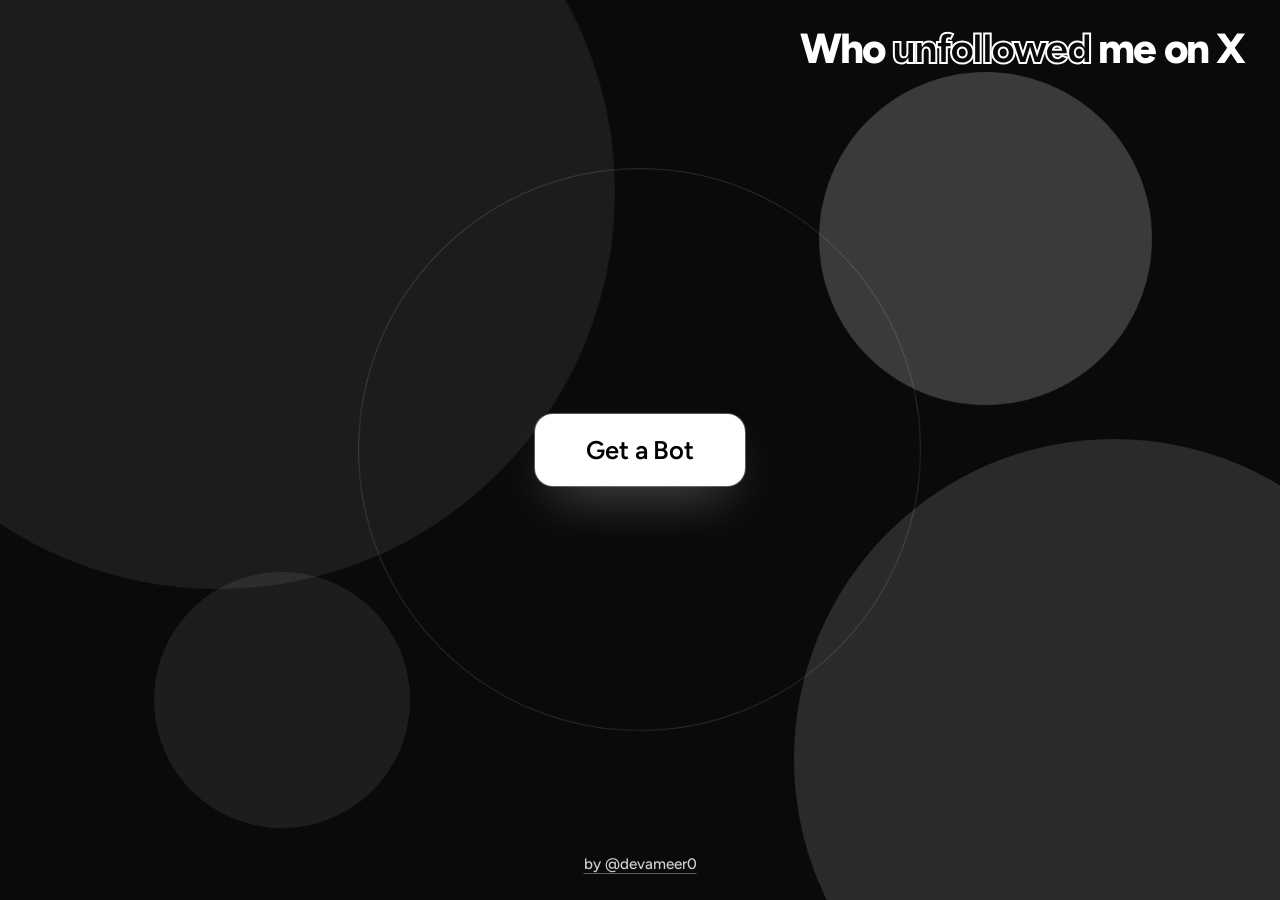
==== commit 815ea628: "Credit at bottom, bold title" ====
--- a/index.html
+++ b/index.html
@@ -20,8 +20,9 @@
   <span class="orb o3" aria-hidden="true"></span>
   <span class="orb o4" aria-hidden="true"></span>
   <span class="orb o5" aria-hidden="true"></span>
-  <header class="corners"><p class="by">by @devameer0</p><h1 class="top">Who unfollowed me on X</h1></header>
+  <header class="corners"><h1 class="top">Who <span class="out">unfollowed</span> me on X</h1></header>
   <div class="go"><span class="ring" aria-hidden="true"></span><a class="round" data-bot href="#">Get a Bot</a></div>
+  <footer class="credit"><a class="by" href="https://x.com/devameer0" target="_blank" rel="noopener noreferrer">by @devameer0</a></footer>
 </main>
 <script src="config.js"></script>
 <script src="app.js"></script>
--- a/style.css
+++ b/style.css
@@ -144,11 +144,16 @@
 @keyframes m3{0%,100%{transform:translate3d(0,0,0) scale(1)}50%{transform:translate3d(-12vw,16vh,0) scale(1.3)}}
 @keyframes m4{0%,100%{transform:translate3d(0,0,0) scale(1)}50%{transform:translate3d(16vw,-14vh,0) scale(1.4)}}
 @keyframes m5{0%,100%{transform:translate3d(0,0,0) scale(.82)}50%{transform:translate3d(4vw,-5vh,0) scale(1.22)}}
-.corners{position:absolute;z-index:2;top:0;left:0;right:0;display:flex;justify-content:space-between;align-items:flex-start;gap:clamp(.75rem,3vw,2rem);
+.corners{position:absolute;z-index:2;top:0;left:0;right:0;display:flex;justify-content:flex-end;align-items:flex-start;gap:clamp(.75rem,3vw,2rem);
   padding:calc(env(safe-area-inset-top,0px) + clamp(14px,2.2vw,28px)) max(clamp(16px,3vw,36px),env(safe-area-inset-right,0px)) 0 max(clamp(16px,3vw,36px),env(safe-area-inset-left,0px));pointer-events:none}
-.by,.top{margin:0;font:500 clamp(.8rem,1.5vw + .3rem,1.05rem)/1.3 var(--sans);letter-spacing:0;overflow-wrap:anywhere}
-.by{flex:0 0 auto;color:#d0d0d0;max-width:45%}
-.top{flex:1 1 0;min-width:0;text-align:right;color:#fff;font-weight:600}
+.top{margin:0;flex:0 1 auto;min-width:0;max-width:min(100%,12em);text-align:right;color:#fff;text-wrap:balance;overflow-wrap:break-word;
+  font:800 clamp(1.15rem,2.6vw + .55rem,2.9rem)/1.02 var(--sans);letter-spacing:-.045em}
+.top .out{font-weight:800;color:transparent;-webkit-text-stroke:clamp(1px,.14vw + .5px,2px) #fff;paint-order:stroke fill}
+.credit{position:absolute;z-index:2;left:0;right:0;bottom:0;display:flex;justify-content:center;padding:0 max(12px,env(safe-area-inset-right,0px)) calc(env(safe-area-inset-bottom,0px) + clamp(6px,1.2vw,14px)) max(12px,env(safe-area-inset-left,0px));pointer-events:none}
+.by{pointer-events:auto;display:inline-flex;align-items:center;justify-content:center;min-height:44px;min-width:44px;padding:0 1rem;border-radius:12px;color:#d0d0d0;text-decoration:underline;text-decoration-color:rgba(255,255,255,.35);text-underline-offset:4px;
+  font:500 clamp(.8rem,.6vw + .65rem,.95rem)/1.2 var(--sans);transition:color .2s,text-decoration-color .2s;-webkit-tap-highlight-color:transparent}
+.by:hover{color:#fff;text-decoration-color:#fff}
+.by:focus-visible{outline:3px solid #fff;outline-offset:2px;border-radius:12px}
 .go{position:relative;z-index:1;display:grid;place-items:center;margin:0;padding:0}
 .round{position:relative;z-index:1;display:inline-flex;align-items:center;justify-content:center;min-height:clamp(56px,6vw,72px);min-width:48px;padding:0 clamp(2rem,5vw,3.2rem);border-radius:18px;background:#fff;color:#000;
   font:600 clamp(1.1rem,2vw + .4rem,1.6rem)/1.1 var(--sans);letter-spacing:-.005em;text-align:center;text-decoration:none;white-space:nowrap;-webkit-tap-highlight-color:transparent;touch-action:manipulation;
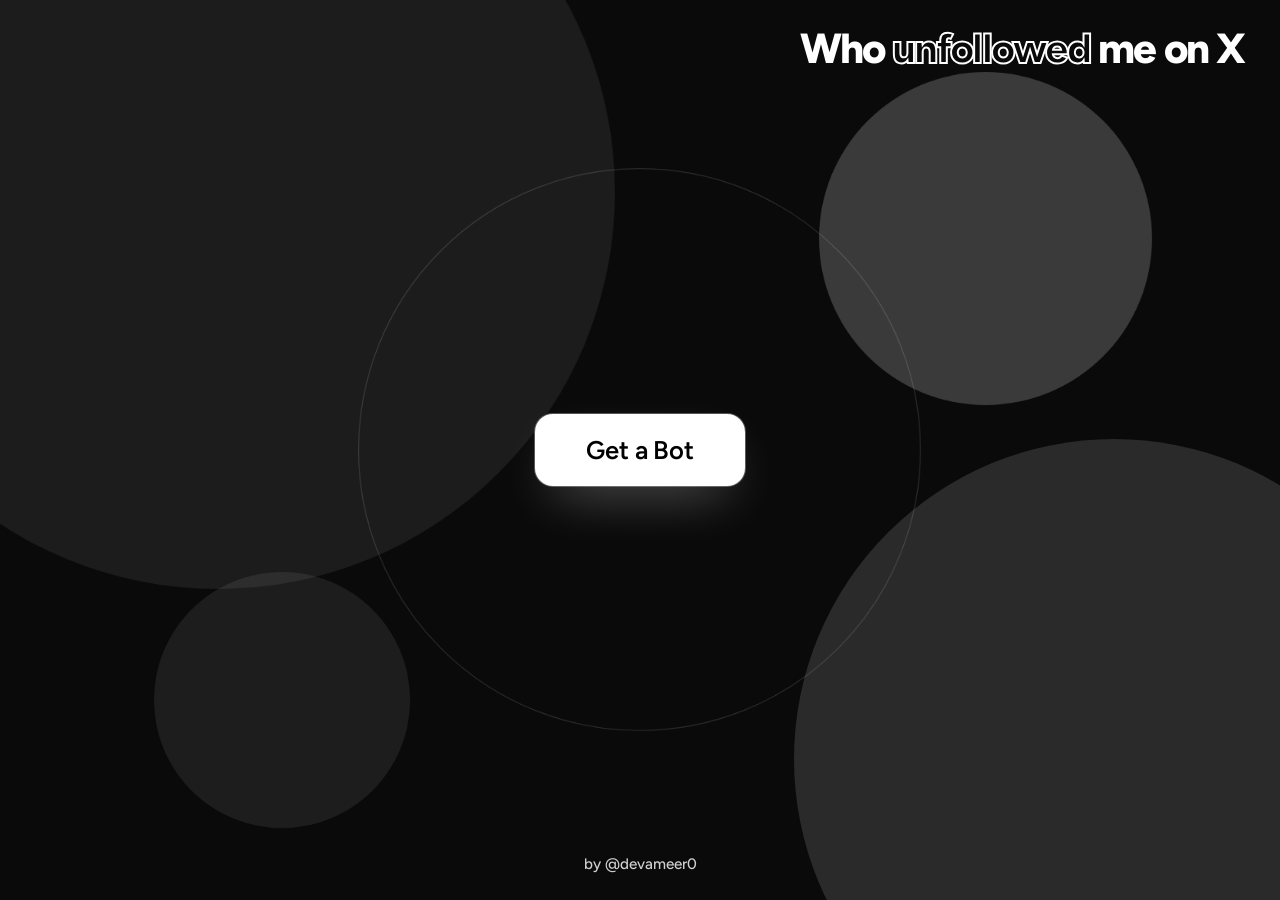
==== commit 1ca07cd1: "Remove credit underline, versioned assets" ====
--- a/index.html
+++ b/index.html
@@ -10,8 +10,8 @@
 <link rel="preconnect" href="https://fonts.gstatic.com" crossorigin>
 <link href="https://fonts.googleapis.com/css2?family=Figtree:wght@400;500;600;700&display=swap" rel="stylesheet">
 <link rel="icon" href="data:image/svg+xml,%3Csvg xmlns=%27http://www.w3.org/2000/svg%27 viewBox=%270 0 32 32%27%3E%3Crect width=%2732%27 height=%2732%27 rx=%278%27 fill=%27%23111111%27/%3E%3Cpath d=%27M9 24V15a7 7 0 0 1 14 0v9l-3.5-2.4L16 24l-3.5-2.4z%27 fill=%27%23ffffff%27/%3E%3C/svg%3E">
-<link rel="stylesheet" href="style.css">
-<script src="boot.js"></script>
+<link rel="stylesheet" href="style.css?v=6a5f3483">
+<script src="boot.js?v=cf498f35"></script>
 </head>
 <body data-page="home">
 <main class="solo">
@@ -24,7 +24,7 @@
   <div class="go"><span class="ring" aria-hidden="true"></span><a class="round" data-bot href="#">Get a Bot</a></div>
   <footer class="credit"><a class="by" href="https://x.com/devameer0" target="_blank" rel="noopener noreferrer">by @devameer0</a></footer>
 </main>
-<script src="config.js"></script>
-<script src="app.js"></script>
+<script src="config.js?v=9b5afa0b"></script>
+<script src="app.js?v=c8a8a453"></script>
 </body>
 </html>
--- a/style.css
+++ b/style.css
@@ -150,9 +150,9 @@
   font:800 clamp(1.15rem,2.6vw + .55rem,2.9rem)/1.02 var(--sans);letter-spacing:-.045em}
 .top .out{font-weight:800;color:transparent;-webkit-text-stroke:clamp(1px,.14vw + .5px,2px) #fff;paint-order:stroke fill}
 .credit{position:absolute;z-index:2;left:0;right:0;bottom:0;display:flex;justify-content:center;padding:0 max(12px,env(safe-area-inset-right,0px)) calc(env(safe-area-inset-bottom,0px) + clamp(6px,1.2vw,14px)) max(12px,env(safe-area-inset-left,0px));pointer-events:none}
-.by{pointer-events:auto;display:inline-flex;align-items:center;justify-content:center;min-height:44px;min-width:44px;padding:0 1rem;border-radius:12px;color:#d0d0d0;text-decoration:underline;text-decoration-color:rgba(255,255,255,.35);text-underline-offset:4px;
-  font:500 clamp(.8rem,.6vw + .65rem,.95rem)/1.2 var(--sans);transition:color .2s,text-decoration-color .2s;-webkit-tap-highlight-color:transparent}
-.by:hover{color:#fff;text-decoration-color:#fff}
+.by{pointer-events:auto;display:inline-flex;align-items:center;justify-content:center;min-height:44px;min-width:44px;padding:0 1rem;border-radius:12px;color:#d0d0d0;text-decoration:none;
+  font:500 clamp(.8rem,.6vw + .65rem,.95rem)/1.2 var(--sans);transition:color .2s;-webkit-tap-highlight-color:transparent}
+.by:hover{color:#fff}
 .by:focus-visible{outline:3px solid #fff;outline-offset:2px;border-radius:12px}
 .go{position:relative;z-index:1;display:grid;place-items:center;margin:0;padding:0}
 .round{position:relative;z-index:1;display:inline-flex;align-items:center;justify-content:center;min-height:clamp(56px,6vw,72px);min-width:48px;padding:0 clamp(2rem,5vw,3.2rem);border-radius:18px;background:#fff;color:#000;
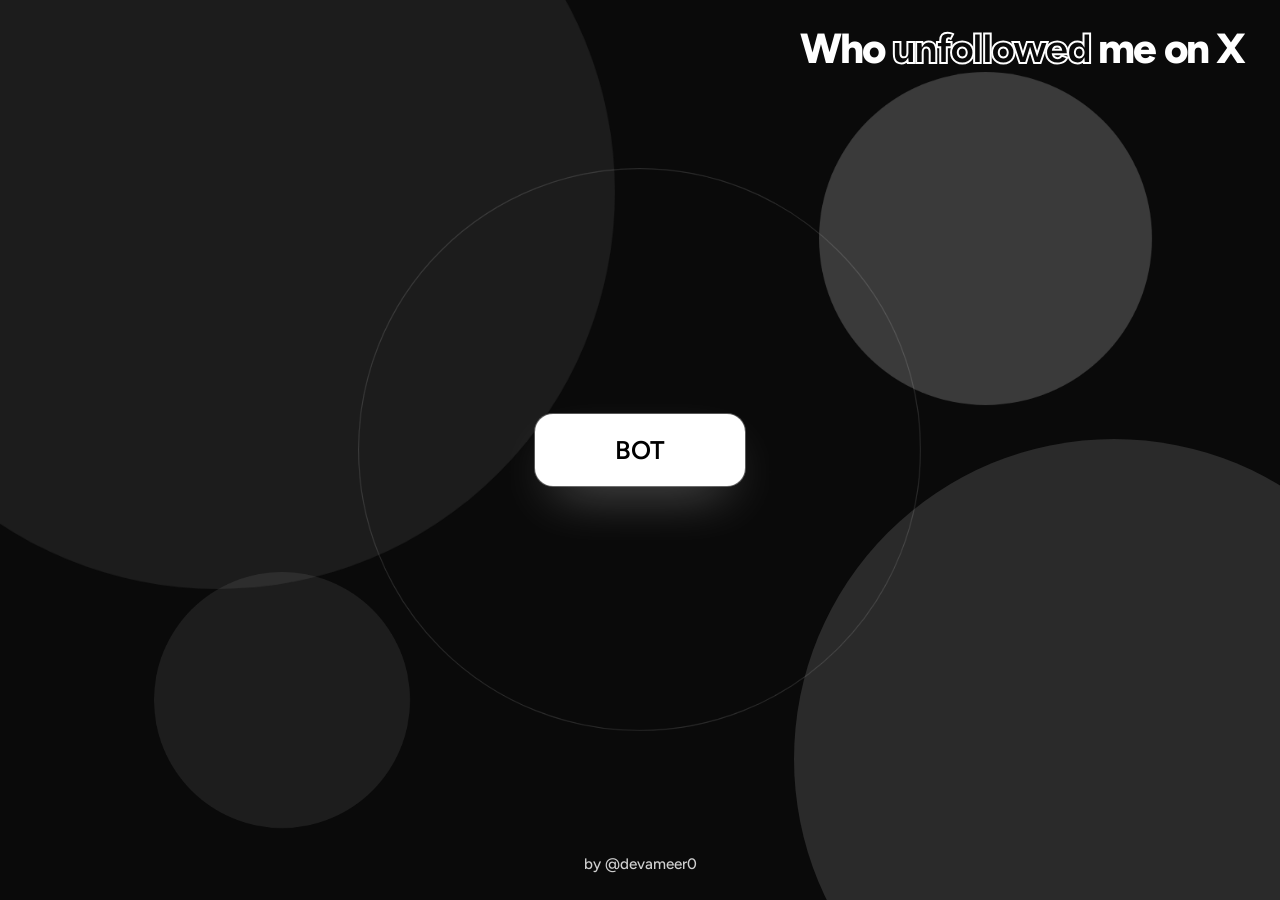
==== commit 66f41970: "BOT button, site icon" ====
--- a/index.html
+++ b/index.html
@@ -3,14 +3,18 @@
 <head>
 <meta charset="utf-8">
 <meta name="viewport" content="width=device-width,initial-scale=1,viewport-fit=cover">
-<title>Who unfollowed me on X — Get a Bot</title>
-<meta name="description" content="Who unfollowed me on X? Get a Bot that tells you when someone unfollows you.">
+<title>Who unfollowed me on X — BOT</title>
+<meta name="description" content="Who unfollowed me on X? The BOT that tells you when someone unfollows you.">
 <meta name="theme-color" content="#0a0a0a">
 <link rel="preconnect" href="https://fonts.googleapis.com">
 <link rel="preconnect" href="https://fonts.gstatic.com" crossorigin>
 <link href="https://fonts.googleapis.com/css2?family=Figtree:wght@400;500;600;700&display=swap" rel="stylesheet">
-<link rel="icon" href="data:image/svg+xml,%3Csvg xmlns=%27http://www.w3.org/2000/svg%27 viewBox=%270 0 32 32%27%3E%3Crect width=%2732%27 height=%2732%27 rx=%278%27 fill=%27%23111111%27/%3E%3Cpath d=%27M9 24V15a7 7 0 0 1 14 0v9l-3.5-2.4L16 24l-3.5-2.4z%27 fill=%27%23ffffff%27/%3E%3C/svg%3E">
-<link rel="stylesheet" href="style.css?v=6a5f3483">
+<link rel="icon" type="image/png" sizes="32x32" href="icon-32.png">
+<link rel="apple-touch-icon" sizes="180x180" href="apple-touch-icon.png">
+<meta property="og:image" content="https://ghosted-7f6.pages.dev/icon-512.png">
+<meta name="twitter:card" content="summary">
+<meta name="twitter:image" content="https://ghosted-7f6.pages.dev/icon-512.png">
+<link rel="stylesheet" href="style.css?v=c24430ec">
 <script src="boot.js?v=cf498f35"></script>
 </head>
 <body data-page="home">
@@ -21,7 +25,7 @@
   <span class="orb o4" aria-hidden="true"></span>
   <span class="orb o5" aria-hidden="true"></span>
   <header class="corners"><h1 class="top">Who <span class="out">unfollowed</span> me on X</h1></header>
-  <div class="go"><span class="ring" aria-hidden="true"></span><a class="round" data-bot href="#">Get a Bot</a></div>
+  <div class="go"><span class="ring" aria-hidden="true"></span><a class="round" data-bot href="#">BOT</a></div>
   <footer class="credit"><a class="by" href="https://x.com/devameer0" target="_blank" rel="noopener noreferrer">by @devameer0</a></footer>
 </main>
 <script src="config.js?v=9b5afa0b"></script>
--- a/style.css
+++ b/style.css
@@ -155,7 +155,7 @@
 .by:hover{color:#fff}
 .by:focus-visible{outline:3px solid #fff;outline-offset:2px;border-radius:12px}
 .go{position:relative;z-index:1;display:grid;place-items:center;margin:0;padding:0}
-.round{position:relative;z-index:1;display:inline-flex;align-items:center;justify-content:center;min-height:clamp(56px,6vw,72px);min-width:48px;padding:0 clamp(2rem,5vw,3.2rem);border-radius:18px;background:#fff;color:#000;
+.round{position:relative;z-index:1;display:inline-flex;align-items:center;justify-content:center;min-height:clamp(56px,6vw,72px);min-width:calc(4.24em + 2*clamp(2rem,5vw,3.2rem));padding:0 clamp(2rem,5vw,3.2rem);border-radius:18px;background:#fff;color:#000;
   font:600 clamp(1.1rem,2vw + .4rem,1.6rem)/1.1 var(--sans);letter-spacing:-.005em;text-align:center;text-decoration:none;white-space:nowrap;-webkit-tap-highlight-color:transparent;touch-action:manipulation;
   box-shadow:0 0 0 1px rgba(255,255,255,.3),0 22px 54px -20px rgba(255,255,255,.4);transition:transform .35s cubic-bezier(.2,.8,.2,1),background .25s,box-shadow .3s}
 .round:hover{background:#ececec;transform:translateY(-2px) scale(1.02);box-shadow:0 0 0 1px rgba(255,255,255,.5),0 28px 60px -20px rgba(255,255,255,.5)}
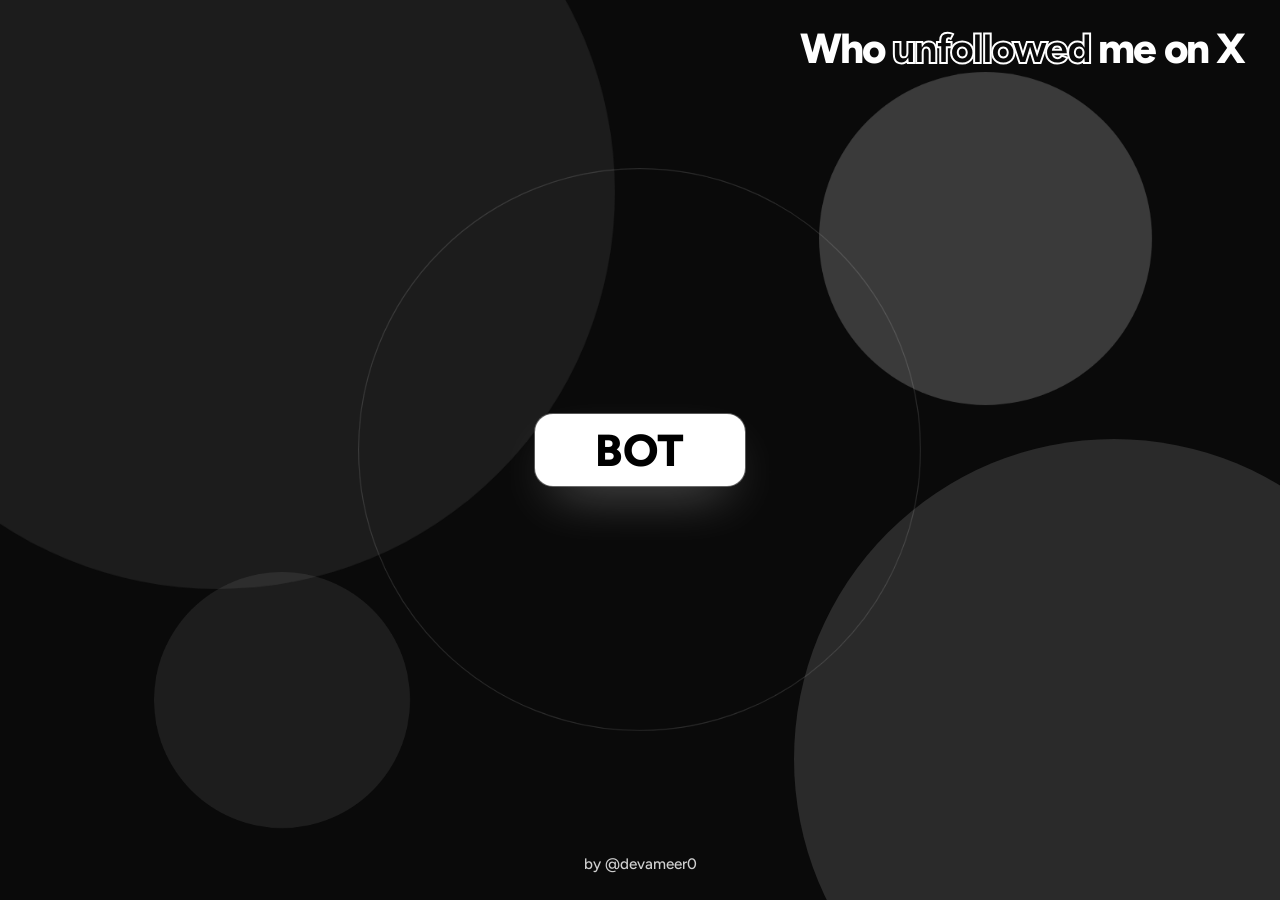
==== commit a49a934d: "BOT button: bold, larger text" ====
--- a/index.html
+++ b/index.html
@@ -8,13 +8,13 @@
 <meta name="theme-color" content="#0a0a0a">
 <link rel="preconnect" href="https://fonts.googleapis.com">
 <link rel="preconnect" href="https://fonts.gstatic.com" crossorigin>
-<link href="https://fonts.googleapis.com/css2?family=Figtree:wght@400;500;600;700&display=swap" rel="stylesheet">
+<link href="https://fonts.googleapis.com/css2?family=Figtree:wght@400;500;600;700;800&display=swap" rel="stylesheet">
 <link rel="icon" type="image/png" sizes="32x32" href="icon-32.png">
 <link rel="apple-touch-icon" sizes="180x180" href="apple-touch-icon.png">
 <meta property="og:image" content="https://ghosted-7f6.pages.dev/icon-512.png">
 <meta name="twitter:card" content="summary">
 <meta name="twitter:image" content="https://ghosted-7f6.pages.dev/icon-512.png">
-<link rel="stylesheet" href="style.css?v=c24430ec">
+<link rel="stylesheet" href="style.css?v=f98b7f36">
 <script src="boot.js?v=cf498f35"></script>
 </head>
 <body data-page="home">
@@ -28,7 +28,7 @@
   <div class="go"><span class="ring" aria-hidden="true"></span><a class="round" data-bot href="#">BOT</a></div>
   <footer class="credit"><a class="by" href="https://x.com/devameer0" target="_blank" rel="noopener noreferrer">by @devameer0</a></footer>
 </main>
-<script src="config.js?v=9b5afa0b"></script>
+<script src="config.js?v=385c4432"></script>
 <script src="app.js?v=c8a8a453"></script>
 </body>
 </html>
--- a/style.css
+++ b/style.css
@@ -155,8 +155,8 @@
 .by:hover{color:#fff}
 .by:focus-visible{outline:3px solid #fff;outline-offset:2px;border-radius:12px}
 .go{position:relative;z-index:1;display:grid;place-items:center;margin:0;padding:0}
-.round{position:relative;z-index:1;display:inline-flex;align-items:center;justify-content:center;min-height:clamp(56px,6vw,72px);min-width:calc(4.24em + 2*clamp(2rem,5vw,3.2rem));padding:0 clamp(2rem,5vw,3.2rem);border-radius:18px;background:#fff;color:#000;
-  font:600 clamp(1.1rem,2vw + .4rem,1.6rem)/1.1 var(--sans);letter-spacing:-.005em;text-align:center;text-decoration:none;white-space:nowrap;-webkit-tap-highlight-color:transparent;touch-action:manipulation;
+.round{position:relative;z-index:1;display:inline-flex;align-items:center;justify-content:center;min-height:clamp(56px,6vw,72px);--f:clamp(1.1rem,2vw + .4rem,1.6rem);min-width:calc(4.24*var(--f) + 2*clamp(2rem,5vw,3.2rem));padding:0 clamp(2rem,5vw,3.2rem);border-radius:18px;background:#fff;color:#000;
+  font:800 calc(var(--f)*1.75)/1 var(--sans);letter-spacing:.02em;text-align:center;text-decoration:none;white-space:nowrap;-webkit-tap-highlight-color:transparent;touch-action:manipulation;
   box-shadow:0 0 0 1px rgba(255,255,255,.3),0 22px 54px -20px rgba(255,255,255,.4);transition:transform .35s cubic-bezier(.2,.8,.2,1),background .25s,box-shadow .3s}
 .round:hover{background:#ececec;transform:translateY(-2px) scale(1.02);box-shadow:0 0 0 1px rgba(255,255,255,.5),0 28px 60px -20px rgba(255,255,255,.5)}
 .round:active{transform:none}
